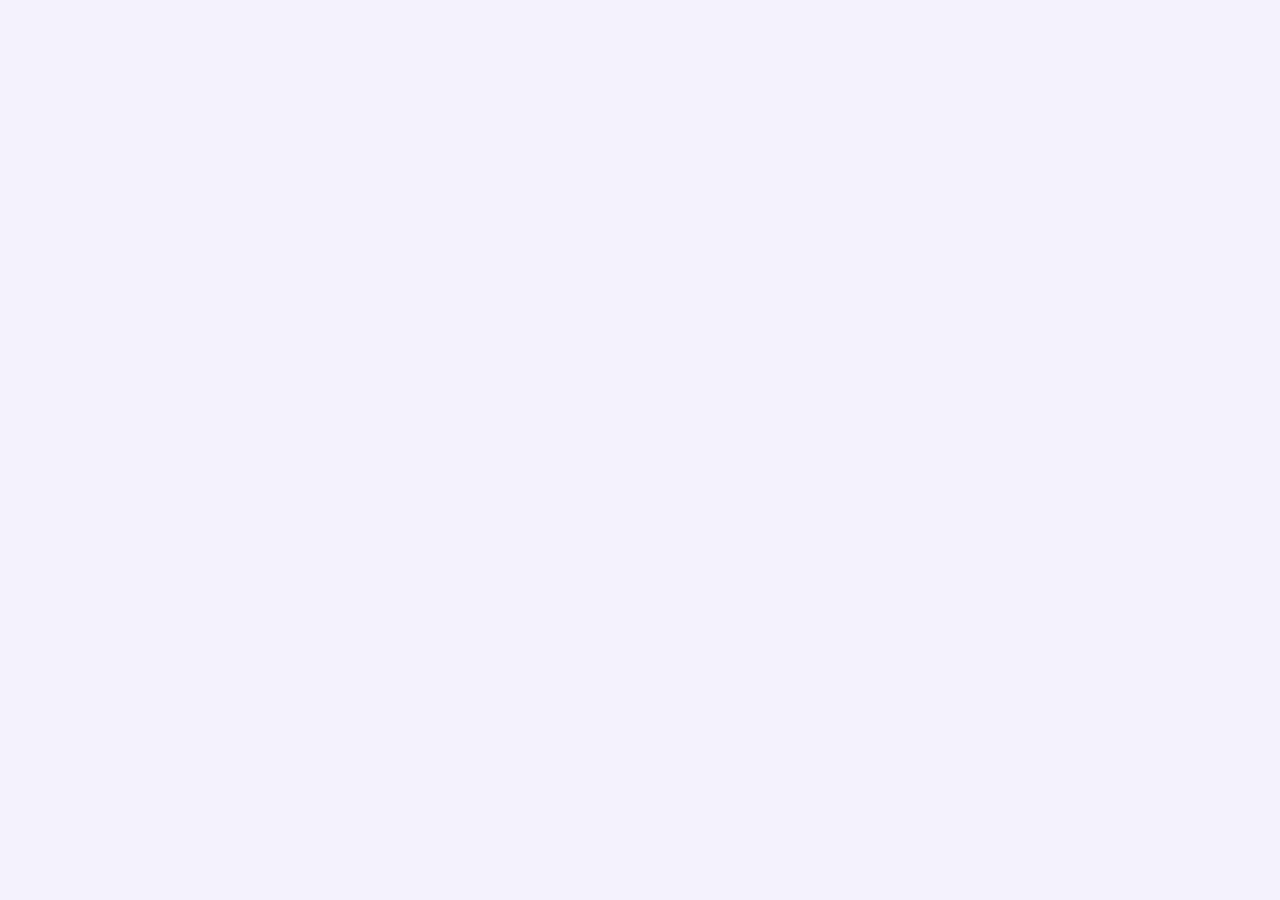
==== index.html @ 65254873 "Novakid referral page prototype (NPA-9307) — EN/TR/PL/IT with OG share cards" ====
<!DOCTYPE html>
<html lang="en">
<head>
<meta charset="UTF-8" />
<meta name="viewport" content="width=device-width, initial-scale=1.0" />
<title>Novakid — Invite friends, get free lessons</title>

<!-- Link unfurl / Open Graph — what a friend sees when the invite link is pasted
     into WhatsApp, Telegram, iMessage, email, etc. Mirrors the on-page preview.
     NOTE: these only take effect once served on the real page over public https
     with an absolute og:image URL — see SHARE-PREVIEW.md. -->
<meta property="og:type" content="website" />
<meta property="og:site_name" content="Novakid" />
<meta property="og:title" content="Learn English with Novakid — a welcome gift inside" />
<meta property="og:description" content="Live 1-on-1 lessons with expert teachers. Your child gets a welcome discount after their free trial." />
<meta property="og:image" content="https://diyoriko.github.io/novakid-referral-preview/assets/og-card.png" />
<meta property="og:image:width" content="1200" />
<meta property="og:image:height" content="630" />
<meta name="twitter:card" content="summary_large_image" />
<meta name="twitter:title" content="Learn English with Novakid — a welcome gift inside" />
<meta name="twitter:description" content="Live 1-on-1 lessons with expert teachers. Your child gets a welcome discount after their free trial." />
<meta name="twitter:image" content="https://diyoriko.github.io/novakid-referral-preview/assets/og-card.png" />

<link rel="stylesheet" href="colors_and_type.css" />
<link rel="stylesheet" href="referral.css" />
</head>
<body>
<div id="root"></div>

<!-- React vendored locally so this file opens by double-click, offline.
     The app is plain JS compiled from the .jsx sources by build.sh
     (no in-browser Babel → no file:// fetch problem). -->
<script src="vendor/react.production.min.js"></script>
<script src="vendor/react-dom.production.min.js"></script>

<script src="icons.js"></script>
<script src="data.js"></script>
<script src="shared.js"></script>
<script src="hero.js"></script>
<script src="sections.js"></script>
<script src="app.js"></script>
</body>
</html>
---- colors_and_type.css ----
/* ============================================================================
   Novakid Design System — Colors & Type
   Source of truth: reference/01-design-system.md + reference/novakid-tokens.css
   Reconciled with Figma 'Design System 🖌️ Landing Pages' (pQEYDZPSXAotX3NlssYmOI)

   Mobile-first. Mikado only. Two weights (400 / 700). Violet brand.
============================================================================ */

/* ---- Mikado web font (HVD-licensed; Novakid owns rights) -------------------- */
@font-face {
  font-family: "Mikado";
  font-style: normal;
  font-weight: 400;
  font-display: swap;
  src: url("fonts/Mikado-Web-Regular.woff2") format("woff2"),
       url("fonts/Mikado-Web-Regular.woff")  format("woff");
}
@font-face {
  font-family: "Mikado";
  font-style: normal;
  font-weight: 700;
  font-display: swap;
  src: url("fonts/Mikado-Web-Bold.woff2") format("woff2"),
       url("fonts/Mikado-Web-Bold.woff")  format("woff");
}

:root {
  /* ─────────────────────────────────────────────────────────────────────────
     1 · COLOR — primitives
     ───────────────────────────────────────────────────────────────────────── */

  /* Brand / violet family (logo deep + UI bright) */
  --nk-persian-indigo: #210A74; /* logo mark · hero deep headings · on-yellow text */
  --nk-daisy-bush:     #4221B8; /* hover/pressed · deep accent panel */
  --nk-violet:         #6D46FC; /* UI BRAND · primary CTA · brand accent */
  --nk-melrose:        #9593FF; /* decorative · illustrations */
  --nk-heliotrope:     #C76EF2; /* gradient stop · highlight */
  --nk-magnolia:       #F7F5FF; /* tinted brand surface · eyebrow chip */

  /* Neutrals — only 8 */
  --nk-white:          #FFFFFF;
  --nk-alabaster:      #FAFAFA;
  --nk-wild-sand:      #F4F4F4;
  --nk-mischka:        #E2E0E6;
  --nk-silver:         #C6C6C6;
  --nk-jumbo:          #706F73;
  --nk-outer-space:    #484848;
  --nk-black:          #2C2A33;

  /* Status / accents (NOT brand primaries) */
  --nk-green-snake:    #19AA20; /* success */
  --nk-green-apple:    #31C838;
  --nk-green-lime:     #79FD7F;
  --nk-green-white-ice:#E9FBF0;
  --nk-yellow-lemon:   #FFE60A; /* highlight underline · CTA accents */
  --nk-yellow-gin-fizz:#FFF8DF;
  --nk-red-persimmon:  #FF5956; /* danger — bg only, NEVER white text on it */
  --nk-red-chablis:    #FFF3F3;
  --nk-blue-periwinkle:#C5D2FF;
  --nk-blue-patterns:  #E1F3FE;

  /* ─────────────────────────────────────────────────────────────────────────
     2 · COLOR — semantic
     ───────────────────────────────────────────────────────────────────────── */

  /* Backgrounds */
  --nk-bg:               var(--nk-white);
  --nk-bg-muted:         var(--nk-alabaster);
  --nk-bg-subtle:        var(--nk-wild-sand);
  --nk-bg-brand:         var(--nk-violet);
  --nk-bg-brand-hover:   var(--nk-daisy-bush);
  --nk-bg-brand-deep:    var(--nk-persian-indigo);
  --nk-bg-brand-surface: var(--nk-magnolia);
  --nk-bg-positive:      var(--nk-green-snake);
  --nk-bg-positive-soft: var(--nk-green-white-ice);
  --nk-bg-danger:        var(--nk-red-persimmon);
  --nk-bg-danger-soft:   var(--nk-red-chablis);
  --nk-bg-warning:       var(--nk-yellow-lemon);
  --nk-bg-warning-soft:  var(--nk-yellow-gin-fizz);

  /* Text — fg layers */
  --nk-text:             var(--nk-black);       /* fg1 — primary text       */
  --nk-text-secondary:   var(--nk-outer-space); /* fg2 — secondary text     */
  --nk-text-muted:       var(--nk-jumbo);       /* fg3 — muted / captions   */
  --nk-text-on-brand:    var(--nk-white);       /* on violet/indigo/danger  */
  --nk-text-brand:       var(--nk-daisy-bush);  /* brand-tinted text        */
  --nk-text-brand-deep:  var(--nk-persian-indigo);
  --nk-text-positive:    var(--nk-green-snake);
  --nk-text-danger:      var(--nk-red-persimmon);

  /* Borders */
  --nk-border:        var(--nk-mischka);
  --nk-border-subtle: var(--nk-wild-sand);
  --nk-border-strong: var(--nk-silver);
  --nk-border-brand:  var(--nk-violet);

  /* ─────────────────────────────────────────────────────────────────────────
     3 · TYPE — primitives (Mikado scale from Landing DS Figma)
     ─────────────────────────────────────────────────────────────────────────
       Headings: 60 / 48 / 40 / 36 / 32 / 24 / 20 / 18 / 16
       Body:     24 / 20 / 18 / 16 / 14 / 12  (each Regular + Bold)
       Caption:  10
       Line-heights ≈ 128% (slightly tight for display feel)
       Weights:  400 regular OR 700 bold — NEVER 500/600
     ───────────────────────────────────────────────────────────────────────── */

  --nk-font-sans: "Mikado", system-ui, -apple-system, "Segoe UI", sans-serif;

  --nk-fw-regular: 400;
  --nk-fw-bold:    700;

  /* Heading sizes & line-heights — letterSpacing 0 across the whole scale */
  --nk-h-60-size: 60px; --nk-h-60-lh: 76.8px;
  --nk-h-48-size: 48px; --nk-h-48-lh: 61.4px;
  --nk-h-40-size: 40px; --nk-h-40-lh: 51.2px;
  --nk-h-36-size: 36px; --nk-h-36-lh: 46.1px;
  --nk-h-32-size: 32px; --nk-h-32-lh: 42.2px;
  --nk-h-24-size: 24px; --nk-h-24-lh: 31.7px;
  --nk-h-20-size: 20px; --nk-h-20-lh: 26.4px;
  --nk-h-18-size: 18px; --nk-h-18-lh: 23.8px;
  --nk-h-16-size: 16px; --nk-h-16-lh: 21.1px;

  /* Body sizes (140% line-height = 1.4×) */
  --nk-b-24-size: 24px; --nk-b-24-lh: 33.6px;
  --nk-b-20-size: 20px; --nk-b-20-lh: 28px;
  --nk-b-18-size: 18px; --nk-b-18-lh: 25.2px;
  --nk-b-16-size: 16px; --nk-b-16-lh: 22.4px;
  --nk-b-14-size: 14px; --nk-b-14-lh: 19.6px;
  --nk-b-12-size: 12px; --nk-b-12-lh: 16.8px;

  /* Caption — the only canonical caption style (Figma 'Caption' / 'Caption | LC') */
  --nk-c-10-size: 10px; --nk-c-10-lh: 15.5px; --nk-c-10-ls: 1px;

  /* Buttons reuse Body 16 | Bold — no separate "Button" type style in Figma. */

  /* ─────────────────────────────────────────────────────────────────────────
     4 · SPACING — strict 4-px scale (only these values)
     ───────────────────────────────────────────────────────────────────────── */
  --nk-space-1:  4px;
  --nk-space-2:  8px;
  --nk-space-3:  12px;
  --nk-space-4:  16px;
  --nk-space-6:  24px;
  --nk-space-8:  32px;
  --nk-space-12: 48px;
  --nk-space-16: 64px;
  --nk-space-24: 96px;
  --nk-space-40: 160px;

  /* Responsive section padding-y (mobile / tablet / desktop) */
  --nk-section-py-mobile:  48px;
  --nk-section-py-tablet:  64px;
  --nk-section-py-desktop: 96px;

  /* Card padding by breakpoint */
  --nk-card-p-mobile:  24px;
  --nk-card-p-tablet:  28px;
  --nk-card-p-desktop: 32px;

  /* ─────────────────────────────────────────────────────────────────────────
     5 · RADII
     ───────────────────────────────────────────────────────────────────────── */
  --nk-radius-1:    4px;
  --nk-radius-2:    8px;
  --nk-radius-3:    12px;
  --nk-radius-4:    16px;  /* Cards */
  --nk-radius-5:    20px;  /* Buttons (per Figma — NOT pill 9999) */
  --nk-radius-6:    24px;  /* Inputs · Header (mobile) */
  --nk-radius-7:    30px;  /* Header (desktop) */
  --nk-radius-8:    32px;  /* CTA panels */
  --nk-radius-full: 9999px; /* Pills · chips · eyebrow */

  /* ─────────────────────────────────────────────────────────────────────────
     6 · ELEVATION — ONE shadow recipe only
     ───────────────────────────────────────────────────────────────────────── */
  --nk-shadow-popup:  0 8px 36px rgba(0, 0, 0, 0.16);   /* floating cards / modals */
  --nk-shadow-header: 0 10px 10px rgba(0, 0, 0, 0.10);  /* header drop shadow      */

  /* ─────────────────────────────────────────────────────────────────────────
     7 · GRID — different per breakpoint (NOT 12 across)
     ───────────────────────────────────────────────────────────────────────── */
  --nk-grid-cols-mobile:    1;
  --nk-grid-cols-tablet:    8;
  --nk-grid-cols-desktop:   12;
  --nk-grid-gutter:         16px;
  --nk-grid-margin-mobile:  20px;
  --nk-grid-margin-tablet:  40px;
  --nk-grid-margin-desktop: 0px;

  --nk-container-narrow: 720px;
  --nk-container-l:      1200px;
  --nk-container-xl:     1440px;

  /* ─────────────────────────────────────────────────────────────────────────
     8 · MOTION
     ───────────────────────────────────────────────────────────────────────── */
  --nk-ease:     cubic-bezier(.4, 0, .2, 1);
  --nk-ease-out: cubic-bezier(0, 0, .2, 1);
  --nk-dur-fast: 120ms;
  --nk-dur-base: 180ms;
  --nk-dur-slow: 300ms;
}

/* ============================================================================
   Type utilities — mobile-first, scale up via @media
   ============================================================================ */

/* Headings — semantic alias (h1..h5 step down by breakpoint) */
.nk-h1 { font-family: var(--nk-font-sans); font-weight: 700; font-size: var(--nk-h-40-size); line-height: var(--nk-h-40-lh); color: var(--nk-text); }
.nk-h2 { font-family: var(--nk-font-sans); font-weight: 700; font-size: var(--nk-h-32-size); line-height: var(--nk-h-32-lh); color: var(--nk-text); }
.nk-h3 { font-family: var(--nk-font-sans); font-weight: 700; font-size: var(--nk-h-24-size); line-height: var(--nk-h-24-lh); color: var(--nk-text); }
.nk-h4 { font-family: var(--nk-font-sans); font-weight: 700; font-size: var(--nk-h-20-size); line-height: var(--nk-h-20-lh); color: var(--nk-text); }
.nk-h5 { font-family: var(--nk-font-sans); font-weight: 700; font-size: var(--nk-h-18-size); line-height: var(--nk-h-18-lh); color: var(--nk-text); }
.nk-subtitle { font-family: var(--nk-font-sans); font-weight: 700; font-size: var(--nk-h-16-size); line-height: var(--nk-h-16-lh); color: var(--nk-text); }

/* Body */
.nk-body-24 { font-family: var(--nk-font-sans); font-weight: 400; font-size: 24px; line-height: 33.6px; color: var(--nk-text); }
.nk-body-20 { font-family: var(--nk-font-sans); font-weight: 400; font-size: 20px; line-height: 28px;   color: var(--nk-text); }
.nk-body-18 { font-family: var(--nk-font-sans); font-weight: 400; font-size: 18px; line-height: 25.2px; color: var(--nk-text); }
.nk-body    { font-family: var(--nk-font-sans); font-weight: 400; font-size: 16px; line-height: 22.4px; color: var(--nk-text); }
.nk-small   { font-family: var(--nk-font-sans); font-weight: 400; font-size: 14px; line-height: 19.6px; color: var(--nk-text-muted); }
.nk-desc    { font-family: var(--nk-font-sans); font-weight: 400; font-size: 12px; line-height: 16.8px; color: var(--nk-text-muted); }

/* Caption 10 — the only canonical 10px text style.
   Base = natural case, muted colour, +1px tracking (footer fine print, badges).
   Add `.nk-caption--eyebrow` for above-section labels (uppercase + Daisy Bush). */
.nk-caption          { font-family: var(--nk-font-sans); font-weight: 400; font-size: 10px; line-height: 15.5px; letter-spacing: 1px; color: var(--nk-text-muted); }
.nk-caption--eyebrow { text-transform: uppercase; color: var(--nk-text-brand); }

/* Tablet step-up — letterSpacing stays 0 per Figma */
@media (min-width: 768px) {
  .nk-h1 { font-size: 48px; line-height: 61.4px; }
  .nk-h2 { font-size: 40px; line-height: 51.2px; }
  .nk-h3 { font-size: 32px; line-height: 42.2px; }
}
@media (min-width: 1024px) {
  .nk-h1 { font-size: 60px; line-height: 76.8px; }
  .nk-h2 { font-size: 48px; line-height: 61.4px; }
  .nk-h3 { font-size: 36px; line-height: 46.1px; }
}

/* ============================================================================
   Removed in the 2026-05 token revision:
   • Negative letter-spacing on H1/H2 — all headings letterSpacing 0
   • Separate "Button" type style — buttons reuse Body 16 | Bold
   • .nk-eyebrow chip + .nk-highlight underscore utilities — neither was a
     Figma component. Use .nk-caption (uppercase + 1px tracking) for eyebrows;
     style the hero highlight word inline (color only, no decoration).
   ============================================================================ */
---- referral.css ----
/* ============================================================================
   Novakid — Referral page (parent web app surface)
   App-specific styles layered on the Landing DS tokens.
============================================================================ */

:root {
  --pg-bg: #F4F2FC;            /* light lavender-grey page bg (brief) */
  --pg-card-radius: 20px;      /* ~20px app card radius (brief) */
  --pg-card-radius-lg: 28px;
  --pg-shadow: 0 4px 24px rgba(33, 10, 116, 0.06);
  --pg-shadow-hover: 0 10px 32px rgba(33, 10, 116, 0.10);
  --pg-wa-green: #25D366;      /* WhatsApp brand green (brief) */
  --pg-wa-green-deep: #1EBE5B;

  /* status palette */
  --pg-granted-fg: #0F8A2E;
  --pg-granted-bg: #E9FBF0;
  --pg-pending-fg: #B26A00;
  --pg-pending-bg: #FFF3DC;
  --pg-review-fg: #706F73;
  --pg-review-bg: #F0EEF6;

  /* accent (tweakable) */
  --accent: var(--nk-violet);
  --accent-deep: var(--nk-daisy-bush);
}

* { box-sizing: border-box; }
html, body { margin: 0; padding: 0; }
body {
  font-family: var(--nk-font-sans);
  background: var(--pg-bg);
  color: var(--nk-text);
  -webkit-font-smoothing: antialiased;
  text-rendering: optimizeLegibility;
}
button { font-family: inherit; }
a { color: inherit; }
img { display: block; }

/* ── layout shell ─────────────────────────────────────────────────────────── */
.pg-page { min-height: 100vh; }
.pg-wrap {
  max-width: 1120px;
  margin: 0 auto;
  padding: 0 24px;
}
@media (max-width: 600px) { .pg-wrap { padding: 0 16px; } }

.pg-main { padding: 28px 0 80px; display: flex; flex-direction: column; gap: 20px; }
@media (max-width: 600px) { .pg-main { padding: 16px 0 56px; gap: 16px; } }

/* ── slim top bar ─────────────────────────────────────────────────────────── */
.pg-topbar {
  position: sticky; top: 0; z-index: 40;
  background: rgba(255,255,255,0.86);
  backdrop-filter: saturate(140%) blur(8px);
  border-bottom: 1px solid var(--nk-mischka);
}
.pg-topbar__in {
  max-width: 1120px; margin: 0 auto; padding: 12px 24px;
  display: flex; align-items: center; justify-content: space-between; gap: 16px;
}
@media (max-width: 600px) { .pg-topbar__in { padding: 10px 16px; } }
.pg-brand { display: flex; align-items: center; gap: 12px; }
.pg-brand img { height: 26px; }
.pg-brand__divider { width: 1px; height: 22px; background: var(--nk-mischka); }
.pg-brand__crumb {
  font-size: 15px; font-weight: 700; color: var(--nk-persian-indigo);
}
@media (max-width: 560px) { .pg-brand__divider, .pg-brand__crumb { display: none; } }

.pg-account { display: flex; align-items: center; gap: 14px; }
.pg-account__bal {
  display: inline-flex; align-items: center; gap: 8px;
  background: var(--nk-magnolia); color: var(--nk-persian-indigo);
  border-radius: 9999px; padding: 7px 14px 7px 12px;
  font-size: 14px; font-weight: 700;
}
.pg-account__bal svg { width: 18px; height: 18px; }
@media (max-width: 560px) { .pg-account__bal span.lbl { display: none; } }
.pg-avatar {
  width: 36px; height: 36px; border-radius: 9999px;
  background: linear-gradient(150deg, var(--nk-melrose), var(--nk-violet));
  color: #fff; display: grid; place-items: center;
  font-weight: 700; font-size: 15px;
}

/* ── card base ────────────────────────────────────────────────────────────── */
.pg-card {
  background: #fff;
  border-radius: var(--pg-card-radius);
  box-shadow: var(--pg-shadow);
  border: 1px solid rgba(226,224,230,0.7);
  padding: 28px;
}
@media (max-width: 600px) { .pg-card { padding: 20px; border-radius: 18px; } }

.pg-card__head { margin-bottom: 22px; }
.pg-card__title {
  font-size: 24px; font-weight: 700; color: var(--nk-text); margin: 0;
  letter-spacing: 0;
}
.pg-card__sub { margin: 6px 0 0; font-size: 15px; color: var(--nk-text-muted); }
@media (max-width: 600px){ .pg-card__title { font-size: 21px; } }

.pg-eyebrow {
  display: inline-block; font-size: 10px; font-weight: 400; line-height: 15.5px;
  letter-spacing: 1px; text-transform: uppercase; color: var(--accent-deep);
  margin-bottom: 10px;
}

/* ── generic chip ─────────────────────────────────────────────────────────── */
.pg-chip {
  display: inline-flex; align-items: center; gap: 6px;
  padding: 5px 12px 5px 10px; border-radius: 9999px;
  font-size: 13px; font-weight: 700; line-height: 1; white-space: nowrap;
}
.pg-chip svg { width: 15px; height: 15px; }
.pg-chip--granted { background: var(--pg-granted-bg); color: var(--pg-granted-fg); }
.pg-chip--pending { background: var(--pg-pending-bg); color: var(--pg-pending-fg); }
.pg-chip--review  { background: var(--pg-review-bg);  color: var(--pg-review-fg); }
.pg-chip--funnel  { background: var(--nk-magnolia);   color: var(--nk-daisy-bush); }
.pg-chip--funnel.is-sub { background: #ECE6FF; color: var(--nk-persian-indigo); }

/* ── buttons (app variants on top of DS) ──────────────────────────────────── */
.pg-btn {
  display: inline-flex; align-items: center; justify-content: center; gap: 10px;
  border: 0; border-radius: 14px; cursor: pointer;
  font-family: var(--nk-font-sans); font-weight: 700; font-size: 16px; line-height: 1;
  padding: 14px 20px; min-height: 52px; white-space: nowrap; text-decoration: none;
  transition: background var(--nk-dur-base) var(--nk-ease),
              transform var(--nk-dur-fast) var(--nk-ease),
              box-shadow var(--nk-dur-base) var(--nk-ease), color var(--nk-dur-base) var(--nk-ease);
}
.pg-btn svg { width: 20px; height: 20px; }
.pg-btn:active { transform: translateY(1px); }
.pg-btn--wa { background: var(--pg-wa-green); color: #fff; box-shadow: 0 6px 18px rgba(37,211,102,0.30); }
.pg-btn--wa:hover { background: var(--pg-wa-green-deep); }
.pg-btn--accent { background: var(--accent); color: #fff; }
.pg-btn--accent:hover { background: var(--accent-deep); }
.pg-btn--ghost {
  background: #fff; color: var(--nk-persian-indigo);
  box-shadow: inset 0 0 0 1.5px var(--nk-mischka); min-height: 44px; padding: 11px 16px; font-size: 15px;
}
.pg-btn--ghost:hover { box-shadow: inset 0 0 0 1.5px var(--nk-violet); background: var(--nk-magnolia); }
.pg-btn--sm { min-height: 40px; padding: 9px 16px; font-size: 14px; border-radius: 12px; }
.pg-btn--block { width: 100%; }

/* ── secondary share row ──────────────────────────────────────────────────── */
.pg-share-row { display: flex; gap: 10px; flex-wrap: wrap; }
.pg-share-pill {
  flex: 1 1 0; min-width: 0;
  display: inline-flex; align-items: center; justify-content: center; gap: 8px;
  background: #fff; border: 1.5px solid var(--nk-mischka); border-radius: 12px;
  padding: 11px 12px; font-size: 14px; font-weight: 700; color: var(--nk-persian-indigo);
  cursor: pointer; text-decoration: none;
  transition: border-color var(--nk-dur-base) var(--nk-ease), background var(--nk-dur-base) var(--nk-ease);
}
.pg-share-pill svg { width: 18px; height: 18px; }
.pg-share-pill:hover { border-color: var(--nk-violet); background: var(--nk-magnolia); }

/* ── link field ───────────────────────────────────────────────────────────── */
.pg-linkfield {
  display: flex; align-items: center; gap: 8px;
  background: #fff; border: 1.5px solid var(--nk-mischka); border-radius: 14px;
  padding: 6px 6px 6px 14px;
}
.pg-linkfield input {
  flex: 1; min-width: 0; border: 0; outline: none; background: transparent;
  font-family: var(--nk-font-sans); font-size: 15px; color: var(--nk-text); font-weight: 700;
  text-overflow: ellipsis;
}
.pg-linkfield__copy {
  display: inline-flex; align-items: center; gap: 7px;
  background: var(--accent); color: #fff; border: 0; border-radius: 10px;
  padding: 10px 16px; font-weight: 700; font-size: 14px; cursor: pointer;
  transition: background var(--nk-dur-base) var(--nk-ease), transform var(--nk-dur-fast);
}
.pg-linkfield__copy svg { width: 16px; height: 16px; }
.pg-linkfield__copy:hover { background: var(--accent-deep); }
.pg-linkfield__copy:active { transform: translateY(1px); }
.pg-linkfield__copy.is-done { background: var(--pg-granted-fg); }

/* ── tip line ─────────────────────────────────────────────────────────────── */
.pg-tip {
  display: flex; align-items: flex-start; gap: 8px;
  font-size: 13px; line-height: 1.45; color: var(--nk-text-muted);
}
.pg-tip svg { width: 16px; height: 16px; flex: none; margin-top: 1px; color: var(--accent); }

/* ============================================================================
   HERO
============================================================================ */
.pg-hero {
  background: var(--nk-violet);
  background: linear-gradient(135deg, #6D46FC 0%, #5A37E8 60%, #4221B8 100%);
  border-radius: var(--pg-card-radius-lg);
  padding: 40px;
  display: grid; grid-template-columns: 1.05fr 0.95fr; gap: 40px; align-items: center;
  position: relative; overflow: hidden;
  box-shadow: 0 18px 48px rgba(66,33,184,0.28);
}
.pg-hero__deco { position: absolute; inset: 0; pointer-events: none; opacity: 0.6; }
.pg-hero__l { position: relative; z-index: 1; color: #fff; }
.pg-hero__eyebrow {
  display: inline-flex; align-items: center; gap: 8px;
  font-size: 11px; font-weight: 700; letter-spacing: 1px; text-transform: uppercase;
  color: #fff; background: rgba(255,255,255,0.16); padding: 6px 12px; border-radius: 9999px;
  margin-bottom: 18px;
}
.pg-hero__eyebrow svg { width: 14px; height: 14px; }
.pg-hero h1 {
  margin: 0 0 16px; font-weight: 700; letter-spacing: 0;
  font-size: 44px; line-height: 1.08; color: #fff;
}
.pg-hero h1 .hl { color: #FFE60A; }
.pg-hero__sub { margin: 0; font-size: 17px; line-height: 1.5; color: rgba(255,255,255,0.9); max-width: 30em; }
.pg-hero__r { position: relative; z-index: 1; }

.pg-share-card {
  background: #fff; border-radius: 20px; padding: 24px;
  box-shadow: 0 18px 40px rgba(33,10,116,0.22);
}
.pg-share-card__label {
  display: flex; align-items: center; justify-content: space-between;
  font-size: 13px; font-weight: 700; color: var(--nk-text-muted); margin-bottom: 10px;
}
.pg-share-card__label .free {
  color: var(--pg-granted-fg); background: var(--pg-granted-bg);
  padding: 3px 9px; border-radius: 9999px; font-size: 12px;
}
.pg-share-divider {
  display: flex; align-items: center; gap: 12px; margin: 16px 0;
  font-size: 12px; font-weight: 700; color: var(--nk-silver); text-transform: uppercase; letter-spacing: 1px;
}
.pg-share-divider::before, .pg-share-divider::after {
  content: ""; flex: 1; height: 1px; background: var(--nk-mischka);
}

@media (max-width: 920px) {
  .pg-hero { grid-template-columns: 1fr; gap: 28px; padding: 32px; }
  .pg-hero h1 { font-size: 36px; }
}
@media (max-width: 600px) {
  .pg-hero { padding: 24px; border-radius: 22px; }
  .pg-hero h1 { font-size: 30px; }
  .pg-hero__sub { font-size: 15px; }
  .pg-share-card { padding: 20px; }
}

/* ============================================================================
   PROGRESS  (KPI tiles + stepper)
============================================================================ */
.pg-kpis { display: grid; grid-template-columns: repeat(4, 1fr); gap: 14px; }
.pg-kpi {
  background: var(--nk-magnolia); border-radius: 16px; padding: 20px;
  display: flex; flex-direction: column; gap: 4px;
}
.pg-kpi__num { font-size: 34px; font-weight: 700; color: var(--nk-persian-indigo); line-height: 1; letter-spacing: 0; }
.pg-kpi__num small { font-size: 18px; }
.pg-kpi__lbl { font-size: 14px; color: var(--nk-text-secondary); font-weight: 400; }
.pg-kpi--reward { background: linear-gradient(150deg, #F0ECFF, #E4DBFF); }
.pg-kpi--reward .pg-kpi__num { color: var(--nk-violet); }
@media (max-width: 760px) { .pg-kpis { grid-template-columns: repeat(2, 1fr); } }
@media (max-width: 380px) { .pg-kpis { grid-template-columns: 1fr 1fr; gap: 10px; } .pg-kpi { padding: 16px; } }

.pg-stepper {
  margin-top: 24px; padding-top: 24px; border-top: 1px solid var(--nk-mischka);
  display: flex; align-items: flex-start; gap: 0;
}
.pg-step { display: flex; flex-direction: column; align-items: center; gap: 8px; flex: none; }
.pg-step__dot {
  width: 46px; height: 46px; border-radius: 9999px; display: grid; place-items: center;
  font-weight: 700; font-size: 18px; background: var(--nk-magnolia); color: var(--nk-daisy-bush);
}
.pg-step.is-on .pg-step__dot { background: var(--accent); color: #fff; }
.pg-step.is-final .pg-step__dot { background: #FFE60A; color: var(--nk-persian-indigo); }
.pg-step__lbl { font-size: 13px; color: var(--nk-text-secondary); font-weight: 700; text-align: center; }
.pg-step__lbl small { display: block; font-weight: 400; color: var(--nk-text-muted); }
.pg-step-bar { flex: 1; height: 3px; border-radius: 3px; background: var(--nk-mischka); margin: 22px 6px 0; }
.pg-step-bar.is-on { background: var(--accent); }
.pg-note {
  display: flex; align-items: flex-start; gap: 8px; margin-top: 18px;
  font-size: 12.5px; line-height: 1.5; color: var(--nk-text-muted);
  background: var(--nk-alabaster); border-radius: 12px; padding: 12px 14px;
}
.pg-note svg { width: 16px; height: 16px; flex: none; margin-top: 1px; color: var(--nk-silver); }
@media (max-width: 700px) {
  .pg-stepper { overflow-x: auto; padding-bottom: 6px; }
  .pg-step__dot { width: 40px; height: 40px; font-size: 16px; }
  .pg-step__lbl { font-size: 12px; }
}

/* ============================================================================
   HOW IT WORKS
============================================================================ */
.pg-how { display: grid; grid-template-columns: repeat(3, 1fr); gap: 20px; }
.pg-how__step { position: relative; }
.pg-how__chip {
  width: 56px; height: 56px; border-radius: 16px; background: var(--nk-magnolia);
  display: grid; place-items: center; margin-bottom: 16px; position: relative;
}
.pg-how__chip img { width: 32px; height: 32px; }
.pg-how__n {
  position: absolute; top: -8px; right: -8px; width: 24px; height: 24px; border-radius: 9999px;
  background: var(--accent); color: #fff; font-size: 13px; font-weight: 700; display: grid; place-items: center;
}
.pg-how__step h4 { margin: 0 0 6px; font-size: 18px; font-weight: 700; color: var(--nk-text); }
.pg-how__step p { margin: 0; font-size: 15px; line-height: 1.5; color: var(--nk-text-secondary); }
.pg-how__step p b { color: var(--nk-persian-indigo); }
@media (max-width: 760px) { .pg-how { grid-template-columns: 1fr; gap: 24px; } }

/* ============================================================================
   INVITED FRIENDS
============================================================================ */
.pg-friend-row {
  display: flex; align-items: center; gap: 16px; padding: 16px 0;
  border-bottom: 1px solid var(--nk-wild-sand);
}
.pg-friend-row:last-child { border-bottom: 0; }
.pg-friend-av {
  width: 46px; height: 46px; border-radius: 9999px; flex: none; position: relative;
  display: grid; place-items: center; font-weight: 700; font-size: 17px;
  background: var(--nk-magnolia); color: var(--accent-deep);
}
.pg-friend-av__n {
  position: absolute; bottom: -3px; right: -3px; min-width: 18px; height: 18px; padding: 0 4px;
  border-radius: 9999px; background: var(--accent); color: #fff; font-size: 11px; font-weight: 700;
  display: grid; place-items: center; border: 2px solid #fff;
}
.pg-friend-meta { flex: 1; min-width: 0; }
.pg-friend-name { font-size: 16px; font-weight: 700; color: var(--nk-text); }
.pg-friend-date { font-size: 13px; color: var(--nk-text-muted); margin-top: 2px; }
.pg-friend-chips { display: flex; gap: 8px; align-items: center; flex: none; flex-wrap: wrap; justify-content: flex-end; }
@media (max-width: 620px) {
  .pg-friend-row { flex-wrap: wrap; align-items: flex-start; }
  .pg-friend-chips { width: 100%; justify-content: flex-start; padding-left: 62px; }
}

/* card variant */
.pg-friend-grid { display: grid; grid-template-columns: repeat(2, 1fr); gap: 14px; }
.pg-friend-card {
  border: 1px solid var(--nk-mischka); border-radius: 16px; padding: 18px;
  display: flex; flex-direction: column; gap: 12px; background: #fff;
  transition: box-shadow var(--nk-dur-base) var(--nk-ease), transform var(--nk-dur-base) var(--nk-ease);
}
.pg-friend-card:hover { box-shadow: var(--pg-shadow); transform: translateY(-2px); }
.pg-friend-card__top { display: flex; align-items: center; gap: 12px; }
.pg-friend-card__chips { display: flex; gap: 8px; flex-wrap: wrap; }
@media (max-width: 620px) { .pg-friend-grid { grid-template-columns: 1fr; } }

.pg-showall {
  display: inline-flex; align-items: center; gap: 6px; margin-top: 18px;
  background: none; border: 0; cursor: pointer; padding: 6px 0;
  font-size: 15px; font-weight: 700; color: var(--accent-deep);
}
.pg-showall svg { width: 16px; height: 16px; transition: transform var(--nk-dur-base); }
.pg-showall.is-open svg { transform: rotate(180deg); }
.pg-showall:hover { color: var(--nk-violet); }

/* ============================================================================
   REWARDS
============================================================================ */
.pg-reward-summary {
  display: flex; align-items: center; gap: 14px; flex-wrap: wrap;
  background: linear-gradient(135deg, #2E1696, #6D46FC); color: #fff;
  border-radius: 16px; padding: 18px 22px; margin-bottom: 20px;
}
.pg-reward-summary__ic {
  width: 44px; height: 44px; border-radius: 12px; background: rgba(255,255,255,0.16);
  display: grid; place-items: center; flex: none;
}
.pg-reward-summary__ic img { width: 28px; height: 28px; }
.pg-reward-summary__t { font-size: 13px; opacity: 0.85; font-weight: 700; letter-spacing: 0.3px; text-transform: uppercase; }
.pg-reward-summary__v { font-size: 22px; font-weight: 700; line-height: 1.2; }
.pg-reward-summary__v .lemon { color: #FFE60A; }

.pg-ledger-row {
  display: flex; align-items: center; gap: 14px; padding: 14px 0;
  border-bottom: 1px solid var(--nk-wild-sand);
}
.pg-ledger-row:last-child { border-bottom: 0; }
.pg-ledger-ic { width: 40px; height: 40px; border-radius: 10px; flex: none; display: grid; place-items: center; }
.pg-ledger-ic svg { width: 22px; height: 22px; }
.pg-ledger-ic--granted { background: var(--pg-granted-bg); color: var(--pg-granted-fg); }
.pg-ledger-ic--review  { background: var(--pg-review-bg);  color: var(--pg-review-fg); }
.pg-ledger-meta { flex: 1; min-width: 0; }
.pg-ledger-amt { font-size: 16px; font-weight: 700; color: var(--nk-text); }
.pg-ledger-sub { font-size: 13px; color: var(--nk-text-muted); margin-top: 2px; }
.pg-ledger-row .pg-chip { flex: none; }

/* ============================================================================
   BANNERS
============================================================================ */
.pg-banner-friend {
  display: flex; align-items: center; gap: 18px;
  background: var(--nk-yellow-gin-fizz); border: 1px solid #F3E6B0;
  border-radius: 18px; padding: 20px 24px;
}
.pg-banner-friend__ic { width: 48px; height: 48px; flex: none; display: grid; place-items: center; }
.pg-banner-friend__ic img { width: 40px; height: 40px; }
.pg-banner-friend h4 { margin: 0 0 4px; font-size: 17px; font-weight: 700; color: var(--nk-persian-indigo); }
.pg-banner-friend p { margin: 0; font-size: 14.5px; line-height: 1.5; color: #7A6A2B; }

.pg-promo {
  display: flex; align-items: center; gap: 18px;
  background: #ECE7FF; border: 1px solid #D9CFFF;
  border-radius: 18px; padding: 16px 22px;
}
.pg-promo__ic { width: 52px; height: 52px; flex: none; display: grid; place-items: center; background: #fff; border-radius: 14px; }
.pg-promo__ic img { width: 34px; height: 34px; }
.pg-promo__body { flex: 1; min-width: 0; }
.pg-promo__title { display: flex; align-items: center; gap: 10px; flex-wrap: wrap; }
.pg-promo__title h4 { margin: 0; font-size: 16px; font-weight: 700; color: var(--nk-persian-indigo); }
.pg-promo__badge {
  font-size: 11px; font-weight: 700; letter-spacing: 0.5px; text-transform: uppercase;
  background: var(--nk-persian-indigo); color: #fff; padding: 3px 9px; border-radius: 9999px;
}
.pg-promo__sub { margin: 4px 0 0; font-size: 13.5px; color: var(--nk-daisy-bush); }
.pg-promo__link {
  flex: none; font-size: 14px; font-weight: 700; color: var(--nk-daisy-bush);
  text-decoration: none; display: inline-flex; align-items: center; gap: 5px; white-space: nowrap;
}
.pg-promo__link svg { width: 15px; height: 15px; }
.pg-promo__link:hover { color: var(--nk-violet); }
@media (max-width: 600px) {
  .pg-banner-friend, .pg-promo { flex-wrap: wrap; }
  .pg-promo__link { width: 100%; }
}

/* ============================================================================
   FAQ
============================================================================ */
.pg-faq-item { border-bottom: 1px solid var(--nk-wild-sand); }
.pg-faq-item:last-child { border-bottom: 0; }
.pg-faq-q {
  width: 100%; background: none; border: 0; cursor: pointer; text-align: left;
  display: flex; align-items: center; justify-content: space-between; gap: 16px;
  padding: 18px 0; font-family: var(--nk-font-sans); font-size: 17px; font-weight: 700; color: var(--nk-text);
}
.pg-faq-q__ic {
  width: 26px; height: 26px; flex: none; border-radius: 9999px; background: var(--nk-magnolia);
  display: grid; place-items: center; color: var(--accent-deep); transition: transform var(--nk-dur-base) var(--nk-ease), background var(--nk-dur-base);
}
.pg-faq-q__ic svg { width: 16px; height: 16px; }
.pg-faq-item.is-open .pg-faq-q__ic { transform: rotate(180deg); background: var(--accent); color: #fff; }
.pg-faq-a { overflow: hidden; max-height: 0; transition: max-height var(--nk-dur-slow) var(--nk-ease); }
.pg-faq-a__in { padding: 0 40px 20px 0; font-size: 15px; line-height: 1.6; color: var(--nk-text-secondary); }
.pg-faq-a__in b { color: var(--nk-persian-indigo); }

/* ── toast ────────────────────────────────────────────────────────────────── */
.pg-toast-wrap {
  position: fixed; left: 50%; bottom: 28px; transform: translateX(-50%);
  z-index: 200; display: flex; flex-direction: column; gap: 10px; align-items: center;
  pointer-events: none;
}
.pg-toast {
  display: inline-flex; align-items: center; gap: 10px;
  background: var(--nk-persian-indigo); color: #fff;
  padding: 13px 20px; border-radius: 14px; box-shadow: var(--nk-shadow-popup);
  font-size: 15px; font-weight: 700;
  animation: pg-toast-in 0.28s var(--nk-ease) both;
}
.pg-toast svg { width: 18px; height: 18px; color: var(--nk-green-lime); }
@keyframes pg-toast-in { from { opacity: 0; transform: translateY(12px); } to { opacity: 1; transform: translateY(0); } }

/* ============================================================================
   MESSAGE PREVIEW  ("what your friend receives" — bubble + link unfurl card)
============================================================================ */
.pg-preview-toggle {
  display: inline-flex; align-items: center; gap: 6px; margin-top: 14px;
  background: none; border: 0; cursor: pointer; padding: 4px 0;
  font-family: var(--nk-font-sans); font-size: 13px; font-weight: 700; color: var(--accent-deep);
}
.pg-preview-toggle svg { width: 16px; height: 16px; transition: transform var(--nk-dur-base) var(--nk-ease); }
.pg-preview-toggle.is-open svg { transform: rotate(180deg); }
.pg-preview-toggle:hover { color: var(--nk-violet); }

.pg-msg-preview {
  margin-top: 12px; border-radius: 14px; padding: 14px;
  background: var(--nk-magnolia); border: 1px solid var(--nk-mischka);
  animation: pg-preview-in var(--nk-dur-slow) var(--nk-ease) both;
}
@keyframes pg-preview-in { from { opacity: 0; transform: translateY(-4px); } to { opacity: 1; transform: translateY(0); } }
.pg-msg-preview__head {
  display: flex; align-items: center; gap: 7px; margin-bottom: 10px;
  font-size: 11px; font-weight: 700; letter-spacing: 0.5px; text-transform: uppercase; color: var(--nk-text-muted);
}
.pg-msg-preview__head svg { width: 15px; height: 15px; }

/* chat backdrop + outgoing bubble */
.pg-chat { display: flex; justify-content: flex-end; }
.pg-bubble {
  position: relative; max-width: 100%; width: 100%;
  background: #fff; border-radius: 14px 14px 4px 14px;
  box-shadow: 0 1px 2px rgba(33,10,116,0.10); padding: 8px 8px 6px;
}
.pg-bubble__text {
  margin: 8px 4px 2px; font-size: 13.5px; line-height: 1.45; color: var(--nk-text);
}
.pg-bubble__link { display: block; margin: 0 4px; font-size: 12.5px; color: var(--nk-violet); word-break: break-all; }
.pg-bubble__time {
  display: flex; align-items: center; justify-content: flex-end; gap: 3px;
  margin: 2px 4px 0; font-size: 10.5px; color: var(--nk-text-muted);
}
.pg-bubble__time svg { width: 13px; height: 13px; color: #34B7F1; }

/* link unfurl card (the OG preview the recipient sees) */
.pg-unfurl {
  display: block; text-decoration: none; overflow: hidden;
  border-radius: 10px; background: var(--nk-alabaster);
  border-left: 3px solid var(--nk-violet);
}
.pg-unfurl__img { width: 100%; aspect-ratio: 1200 / 630; background: var(--nk-magnolia); overflow: hidden; }
.pg-unfurl__img img { width: 100%; height: 100%; object-fit: cover; }
.pg-unfurl__meta { padding: 8px 10px 10px; }
.pg-unfurl__title { font-size: 13px; font-weight: 700; color: var(--nk-text); line-height: 1.3; }
.pg-unfurl__desc {
  font-size: 12px; line-height: 1.4; color: var(--nk-text-secondary); margin-top: 3px;
  display: -webkit-box; -webkit-line-clamp: 2; -webkit-box-orient: vertical; overflow: hidden;
}
.pg-unfurl__domain { font-size: 11px; color: var(--nk-text-muted); margin-top: 5px; text-transform: lowercase; }

/* entrance — base state is always visible (never relies on the animation clock
   to reveal content). A subtle transform-only rise runs when motion is allowed;
   if the timeline is frozen it simply holds a harmless 8px offset. */
@media (prefers-reduced-motion: no-preference) {
  .pg-rise { animation: pg-rise 0.5s var(--nk-ease) both; }
  @keyframes pg-rise { from { transform: translateY(8px); } to { transform: translateY(0); } }
}
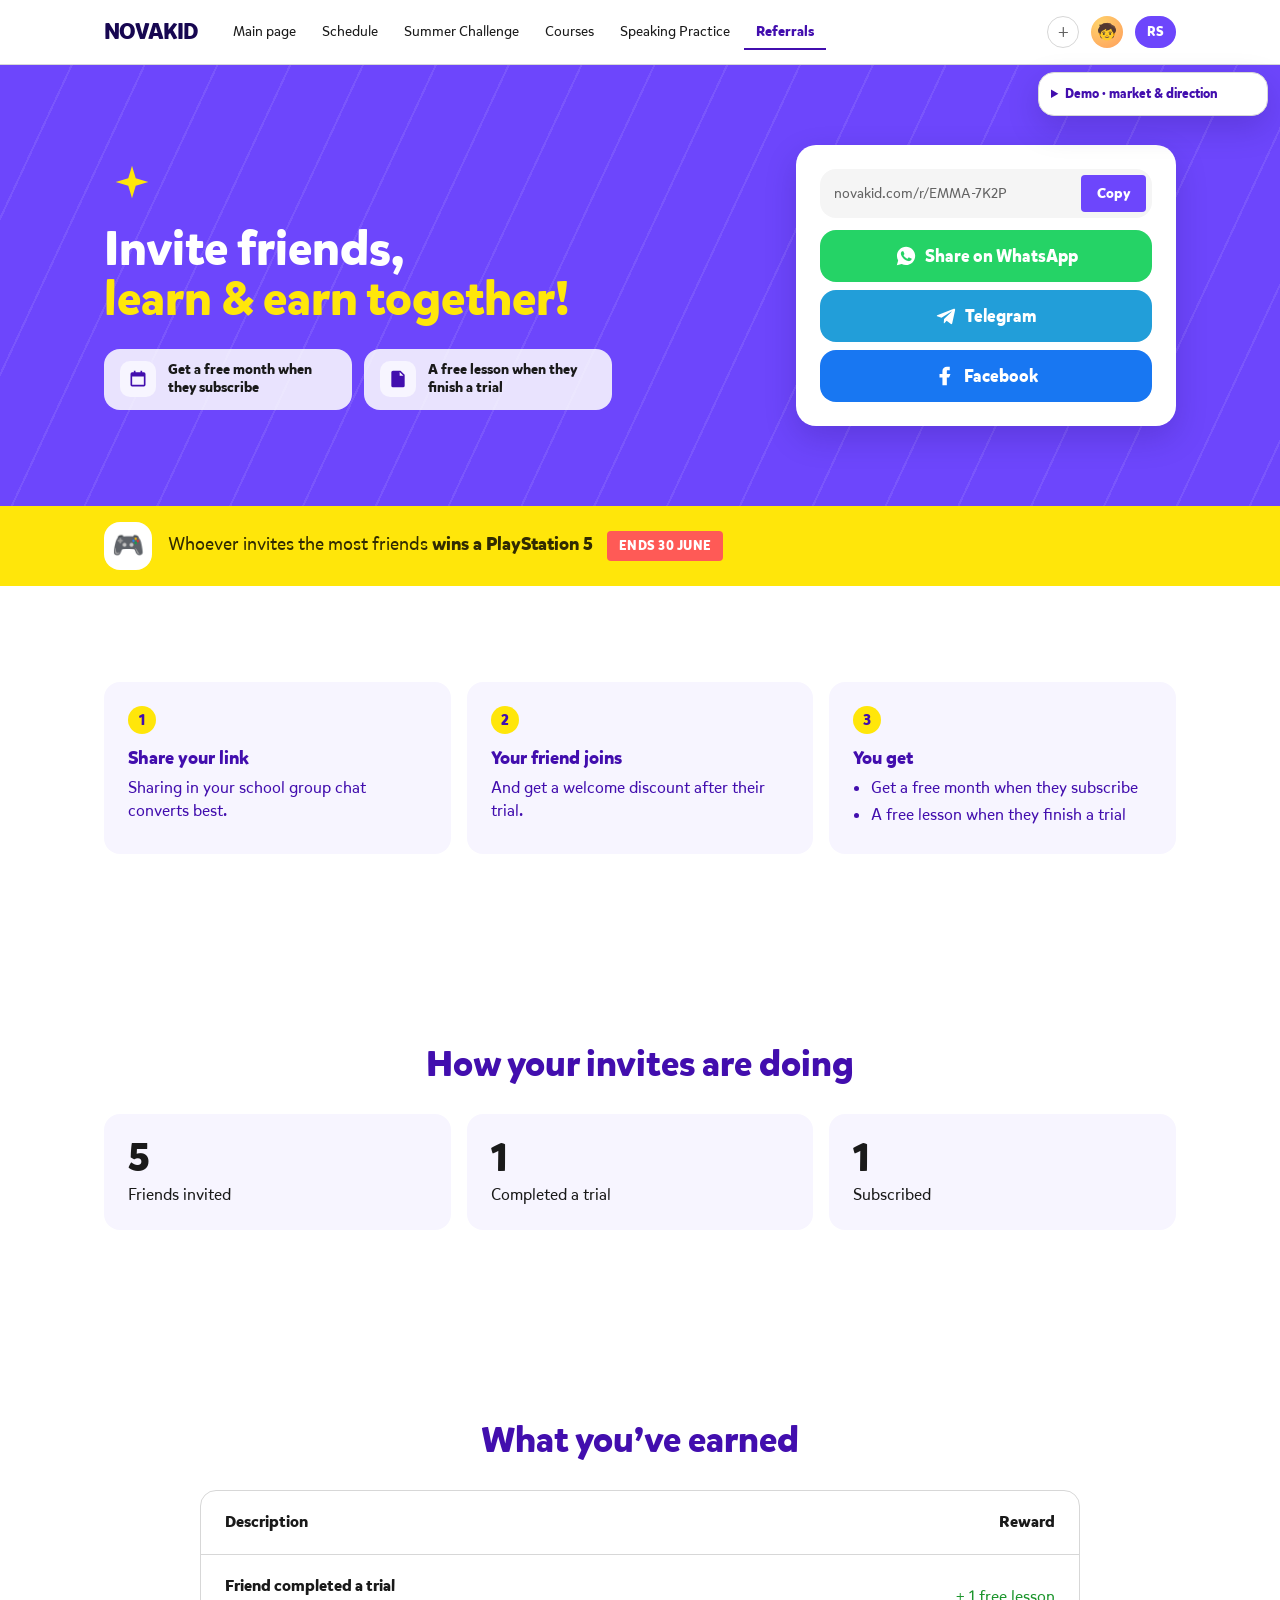
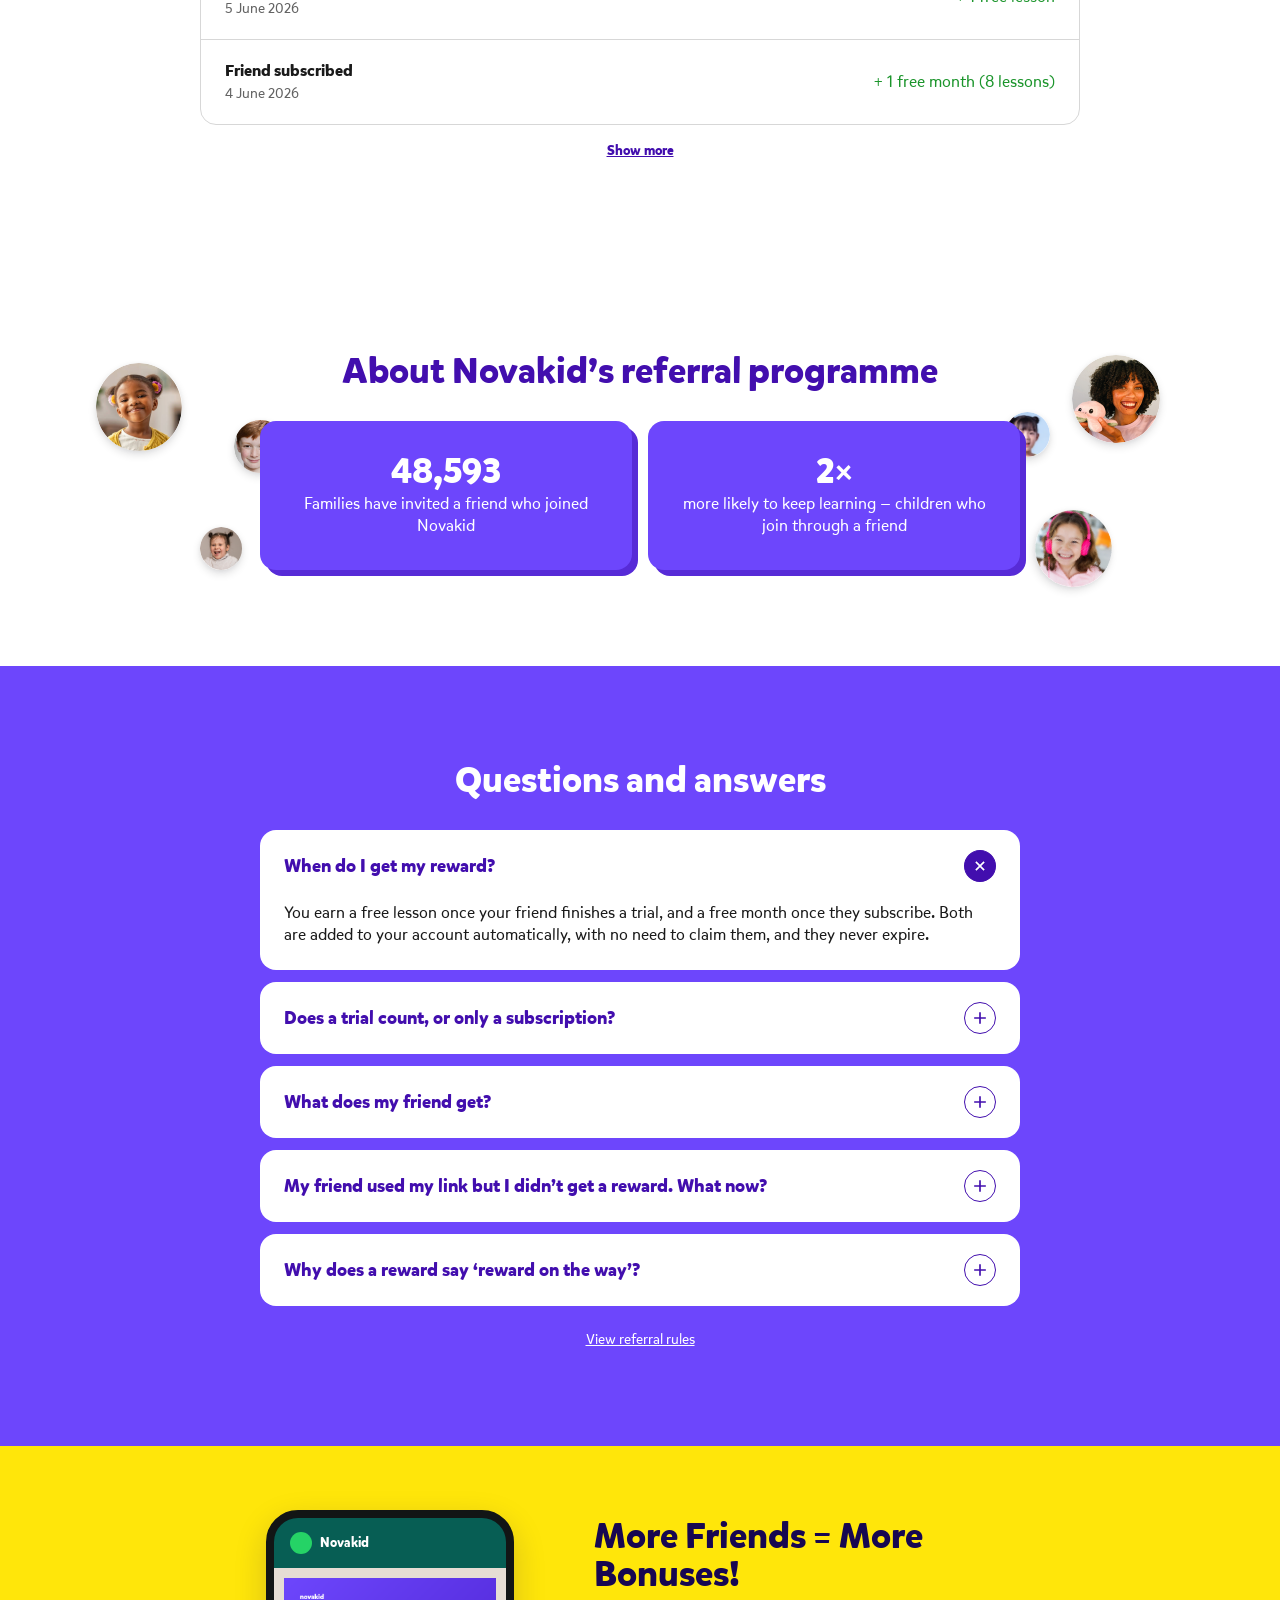
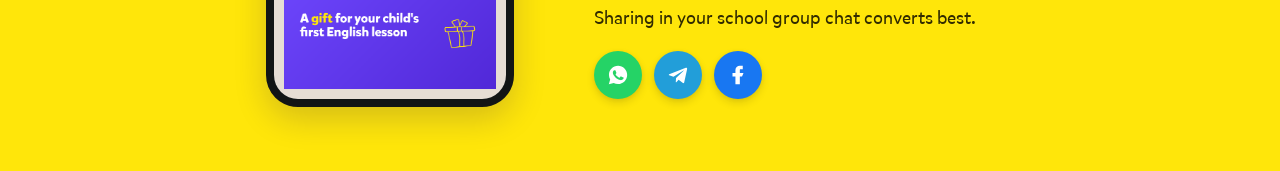
==== commit cfa308b5: "Referral prototype v3 — final design on DS tokens; OG unfurl on share" ====
--- a/index.html
+++ b/index.html
@@ -1,43 +1,185 @@
-<!DOCTYPE html>
-<html lang="en">
+<!doctype html>
+<html lang="en" dir="ltr">
 <head>
-<meta charset="UTF-8" />
-<meta name="viewport" content="width=device-width, initial-scale=1.0" />
-<title>Novakid — Invite friends, get free lessons</title>
-
-<!-- Link unfurl / Open Graph — what a friend sees when the invite link is pasted
-     into WhatsApp, Telegram, iMessage, email, etc. Mirrors the on-page preview.
-     NOTE: these only take effect once served on the real page over public https
-     with an absolute og:image URL — see SHARE-PREVIEW.md. -->
-<meta property="og:type" content="website" />
-<meta property="og:site_name" content="Novakid" />
-<meta property="og:title" content="Learn English with Novakid — a welcome gift inside" />
-<meta property="og:description" content="Live 1-on-1 lessons with expert teachers. Your child gets a welcome discount after their free trial." />
-<meta property="og:image" content="https://diyoriko.github.io/novakid-referral-preview/assets/og-card.png" />
-<meta property="og:image:width" content="1200" />
-<meta property="og:image:height" content="630" />
-<meta name="twitter:card" content="summary_large_image" />
-<meta name="twitter:title" content="Learn English with Novakid — a welcome gift inside" />
-<meta name="twitter:description" content="Live 1-on-1 lessons with expert teachers. Your child gets a welcome discount after their free trial." />
-<meta name="twitter:image" content="https://diyoriko.github.io/novakid-referral-preview/assets/og-card.png" />
-
-<link rel="stylesheet" href="colors_and_type.css" />
-<link rel="stylesheet" href="referral.css" />
+<meta charset="utf-8">
+<meta name="viewport" content="width=device-width, initial-scale=1">
+<title>Get free lessons — Novakid referral</title>
+<meta name="description" content="Invite friends, learn & earn together. A free lesson when a friend finishes a trial, a free month when they subscribe — and a welcome gift for them.">
+<meta property="og:title" content="Learn English with Novakid — a welcome gift inside">
+<meta property="og:description" content="Live 1-on-1 lessons your child looks forward to. Your child gets a welcome discount on their first lesson.">
+<meta property="og:image" content="https://diyoriko.github.io/novakid-referral-preview/assets/og-card.png">
+<meta property="og:image:width" content="1200">
+<meta property="og:image:height" content="630">
+<meta property="og:type" content="website">
+<meta property="og:url" content="https://diyoriko.github.io/novakid-referral-preview/">
+<meta name="twitter:card" content="summary_large_image">
+<link rel="preload" href="fonts/Mikado-Web-Bold.woff2" as="font" type="font/woff2" crossorigin>
+<link rel="stylesheet" href="nk-tokens.css">
+<link rel="stylesheet" href="referral.css">
+<script>window.__SHARE_URL__ = "https://diyoriko.github.io/novakid-referral-preview/";</script>
 </head>
 <body>
-<div id="root"></div>
 
-<!-- React vendored locally so this file opens by double-click, offline.
-     The app is plain JS compiled from the .jsx sources by build.sh
-     (no in-browser Babel → no file:// fetch problem). -->
-<script src="vendor/react.production.min.js"></script>
-<script src="vendor/react-dom.production.min.js"></script>
+<!-- Demo toolbar: switch the market (drives the share buttons) + RTL. Prototype-only. -->
+<details class="demo">
+  <summary>Demo · market &amp; direction</summary>
+  <label for="market">Market (share-button set)</label>
+  <select id="market" aria-label="Market"></select>
+  <div class="demo__row">
+    <input type="checkbox" id="rtl"><label for="rtl" style="margin:0">RTL (Hebrew/Arabic)</label>
+  </div>
+  <p class="demo__note">Channels are penetration-based — share-channel isn’t instrumented in our data.</p>
+</details>
 
-<script src="icons.js"></script>
-<script src="data.js"></script>
-<script src="shared.js"></script>
-<script src="hero.js"></script>
-<script src="sections.js"></script>
+<!-- Nav -->
+<header class="nav">
+  <div class="wrap nav__in">
+    <span class="nav__logo">novakid</span>
+    <nav class="nav__tabs" aria-label="Primary">
+      <a class="nav__tab" href="#">Main page</a>
+      <a class="nav__tab" href="#">Schedule</a>
+      <a class="nav__tab" href="#">Summer Challenge</a>
+      <a class="nav__tab" href="#">Courses</a>
+      <a class="nav__tab" href="#">Speaking Practice</a>
+      <a class="nav__tab nav__tab--active" href="#" aria-current="page">Referrals</a>
+    </nav>
+    <div class="nav__right">
+      <button class="nav__plus" aria-label="Add">+</button>
+      <span class="nav__avatar" aria-hidden="true">🧒</span>
+      <span class="nav__acct" aria-label="Your account">RS</span>
+    </div>
+  </div>
+</header>
+
+<main>
+<!-- Hero -->
+<section class="hero">
+  <div class="hero__deco" aria-hidden="true"></div>
+  <div class="wrap hero__in">
+    <div class="hero__copy">
+      <svg class="hero__spark" viewBox="0 0 24 24" aria-hidden="true"><path d="M12 2l1.6 5.4L19 9l-5.4 1.6L12 16l-1.6-5.4L5 9l5.4-1.6z" fill="currentColor"/></svg>
+      <h1>Invite friends,<br><span class="hl">learn &amp; earn together!</span></h1>
+      <div class="hero__chips">
+        <div class="hero__chip">
+          <span class="hero__chip-ic" aria-hidden="true"><svg viewBox="0 0 24 24" width="20" height="20"><path d="M7 2v2H5a2 2 0 0 0-2 2v13a2 2 0 0 0 2 2h14a2 2 0 0 0 2-2V6a2 2 0 0 0-2-2h-2V2h-2v2H9V2H7zM5 9h14v10H5V9z" fill="currentColor"/></svg></span>
+          <span class="hero__chip-tx">Get a free month when they subscribe</span>
+        </div>
+        <div class="hero__chip">
+          <span class="hero__chip-ic" aria-hidden="true"><svg viewBox="0 0 24 24" width="20" height="20"><path d="M6 2h9l5 5v13a2 2 0 0 1-2 2H6a2 2 0 0 1-2-2V4a2 2 0 0 1 2-2zm8 1.5V8h4.5L14 3.5zM8 12h8v2H8v-2zm0 4h8v2H8v-2z" fill="currentColor"/></svg></span>
+          <span class="hero__chip-tx">A free lesson when they finish a trial</span>
+        </div>
+      </div>
+    </div>
+    <div class="hero__card">
+      <div class="copyfield">
+        <span class="copyfield__url" id="linkText">novakid.com/r/EMMA-7K2P</span>
+        <button class="copyfield__btn" data-action="copy">Copy</button>
+      </div>
+      <div class="sharebtns" data-share-host="hero"></div>
+    </div>
+  </div>
+</section>
+
+<!-- Promo -->
+<section class="promo">
+  <div class="wrap promo__in">
+    <span class="promo__icon" aria-hidden="true">🎮</span>
+    <p class="promo__txt">Whoever invites the most friends <b>wins a PlayStation&nbsp;5</b>
+      <span class="promo__badge">Ends 30 June</span></p>
+  </div>
+</section>
+
+<!-- How it works -->
+<section class="section wrap">
+  <div class="steps">
+    <div class="step"><div class="step__n">1</div><h3 class="step__h">Share your link</h3>
+      <p class="step__b">Sharing in your school group chat converts best.</p></div>
+    <div class="step"><div class="step__n">2</div><h3 class="step__h">Your friend joins</h3>
+      <p class="step__b">And get a welcome discount after their trial.</p></div>
+    <div class="step"><div class="step__n">3</div><h3 class="step__h">You get</h3>
+      <div class="step__b"><ul>
+        <li>Get a free month when they subscribe</li>
+        <li>A free lesson when they finish a trial</li>
+      </ul></div></div>
+  </div>
+</section>
+
+<!-- KPI -->
+<section class="section wrap">
+  <h2 class="section__h">How your invites are doing</h2>
+  <div class="kpis">
+    <div class="kpi"><div class="kpi__n">5</div><div class="kpi__l">Friends invited</div></div>
+    <div class="kpi"><div class="kpi__n">1</div><div class="kpi__l">Completed a trial</div></div>
+    <div class="kpi"><div class="kpi__n">1</div><div class="kpi__l">Subscribed</div></div>
+  </div>
+</section>
+
+<!-- Earned -->
+<section class="section wrap">
+  <h2 class="section__h">What you’ve earned</h2>
+  <div class="earned">
+    <div class="earned__row earned__head"><span>Description</span><span>Reward</span></div>
+    <div class="earned__row">
+      <div class="earned__desc"><b>Friend completed a trial</b><span>5 June 2026</span></div>
+      <div class="earned__reward">+ 1 free lesson</div>
+    </div>
+    <div class="earned__row">
+      <div class="earned__desc"><b>Friend subscribed</b><span>4 June 2026</span></div>
+      <div class="earned__reward">+ 1 free month (8 lessons)</div>
+    </div>
+  </div>
+  <button class="earned__more">Show more</button>
+</section>
+
+<!-- About / proof -->
+<section class="section wrap proof">
+  <h2 class="section__h">About Novakid’s referral programme</h2>
+  <img class="proof__av proof__av--l1" src="assets/avatars/l1.png" alt="" aria-hidden="true">
+  <img class="proof__av proof__av--l2" src="assets/avatars/l2.png" alt="" aria-hidden="true">
+  <img class="proof__av proof__av--l3" src="assets/avatars/l3.png" alt="" aria-hidden="true">
+  <img class="proof__av proof__av--r1" src="assets/avatars/r1.png" alt="" aria-hidden="true">
+  <img class="proof__av proof__av--r2" src="assets/avatars/r2.png" alt="" aria-hidden="true">
+  <img class="proof__av proof__av--r3" src="assets/avatars/r3.png" alt="" aria-hidden="true">
+  <div class="proof__cards">
+    <div class="proof__card">
+      <div class="proof__n">48,593</div>
+      <div class="proof__l">Families have invited a friend who joined Novakid</div>
+    </div>
+    <div class="proof__card">
+      <div class="proof__n">2×</div>
+      <div class="proof__l">more likely to keep learning — children who join through a friend</div>
+    </div>
+  </div>
+</section>
+
+<!-- FAQ -->
+<section class="section faq">
+  <div class="wrap">
+    <h2 class="section__h">Questions and answers</h2>
+    <div class="faq__list" id="faq"></div>
+    <a class="faq__rules" href="#">View referral rules</a>
+  </div>
+</section>
+
+<!-- Bonuses band (closing) -->
+<section class="bonus">
+  <div class="wrap bonus__in">
+    <div class="bonus__phone">
+      <div class="bonus__chat">Novakid</div>
+      <img src="assets/og-card.png" alt="Preview of the invite link as it appears in a chat: ‘Learn English with Novakid — a welcome gift inside’.">
+    </div>
+    <div class="bonus__txt">
+      <h2>More Friends = More Bonuses!</h2>
+      <p>Sharing in your school group chat converts best.</p>
+      <div class="bonus__chips" data-share-host="bonus" data-variant="chips"></div>
+    </div>
+  </div>
+</section>
+</main>
+
+<div class="toast" id="toast" role="status" aria-live="polite"></div>
+
+<script src="channels.js"></script>
 <script src="app.js"></script>
 </body>
 </html>
--- a/nk-tokens.css
+++ b/nk-tokens.css
@@ -0,0 +1,691 @@
+/**
+ * Do not edit directly, this file was auto-generated.
+ */
+
+:root {
+  --nk-motion-duration-fast: 100ms;
+  --nk-motion-duration-base: 200ms;
+  --nk-motion-duration-slow: 300ms;
+  --nk-motion-duration-slower: 500ms;
+  --nk-motion-easing-standard: cubic-bezier(0.2, 0, 0, 1);
+  --nk-motion-easing-decelerate: cubic-bezier(0, 0, 0, 1);
+  --nk-motion-easing-accelerate: cubic-bezier(0.3, 0, 1, 1);
+  --nk-z-index-base: 0;
+  --nk-z-index-dropdown: 1000;
+  --nk-z-index-sticky: 1100;
+  --nk-z-index-overlay: 1200;
+  --nk-z-index-modal: 1300;
+  --nk-z-index-toast: 1400;
+  --nk-responsive-mobile-device: mobile; /** Breakpoint id. Media-query tier; also the Figma grid style Grid/Mobile. */
+  --nk-responsive-mobile-breakpoint-min: 0px; /** min-width where the mobile tier activates (0px). Use for CSS media queries / container queries. */
+  --nk-responsive-mobile-device-width: 375px; /** Canonical mobile design width (375px). From Brand-book Grid S. In Figma bind a template frame width; apply grid style Grid/Mobile. */
+  --nk-responsive-mobile-columns: 2; /** Grid columns (2). Embodied by Figma grid style Grid/Mobile (Brand-book Grid S). */
+  --nk-responsive-mobile-gutter: 16px; /** Gutter between columns (16px). Column item-spacing. */
+  --nk-responsive-mobile-margin: 16px; /** Outer page margin (16px). Template side padding. */
+  --nk-responsive-mobile-root-font-size: 16px; /** Root rem base (16px) = Typography Primitives Size/16. Constant across breakpoints. */
+  --nk-responsive-tablet-device: tablet; /** Breakpoint id. Media-query tier; also the Figma grid style Grid/Tablet. */
+  --nk-responsive-tablet-breakpoint-min: 768px; /** min-width where the tablet tier activates (768px). Use for CSS media queries / container queries. */
+  --nk-responsive-tablet-device-width: 768px; /** Canonical tablet design width (768px). From Brand-book Grid M. In Figma bind a template frame width; apply grid style Grid/Tablet. */
+  --nk-responsive-tablet-columns: 8; /** Grid columns (8). Embodied by Figma grid style Grid/Tablet (Brand-book Grid M). */
+  --nk-responsive-tablet-gutter: 16px; /** Gutter between columns (16px). Column item-spacing. */
+  --nk-responsive-tablet-margin: 24px; /** Outer page margin (24px). Template side padding. */
+  --nk-responsive-tablet-root-font-size: 16px; /** Root rem base (16px) = Typography Primitives Size/16. Constant across breakpoints. */
+  --nk-responsive-desktop-device: desktop; /** Breakpoint id. Media-query tier; also the Figma grid style Grid/Desktop. */
+  --nk-responsive-desktop-breakpoint-min: 1280px; /** min-width where the desktop tier activates (1280px). Use for CSS media queries / container queries. */
+  --nk-responsive-desktop-device-width: 1440px; /** Canonical desktop design width (1440px). From Brand-book 12-columns L (1280) / XL (1440), 80px columns centered. In Figma bind a template frame width; apply grid style Grid/Desktop. */
+  --nk-responsive-desktop-columns: 12; /** Grid columns (12). Embodied by Figma grid style Grid/Desktop (Brand-book 12-columns L (1280) / XL (1440), 80px columns centered). */
+  --nk-responsive-desktop-gutter: 16px; /** Gutter between columns (16px). Column item-spacing. */
+  --nk-responsive-desktop-margin: 152px; /** Outer page margin (152px - centers the 12x80 grid at 1440). Template side padding. */
+  --nk-responsive-desktop-root-font-size: 16px; /** Root rem base (16px) = Typography Primitives Size/16. Constant across breakpoints. */
+  --nk-responsive-wide-device: wide; /** Breakpoint id. Marketing / XXL tier; also the Figma grid style Grid/Wide. */
+  --nk-responsive-wide-breakpoint-min: 1920px; /** min-width where the wide (XXL) tier activates (1920px). Use for CSS media queries / container queries. */
+  --nk-responsive-wide-device-width: 1920px; /** Canonical wide design width (1920px). From Brand-book 12-columns XXL, 104px columns centered. In Figma bind a template frame width; apply grid style Grid/Wide. */
+  --nk-responsive-wide-columns: 12; /** Grid columns (12). Embodied by Figma grid style Grid/Wide (Brand-book 12-columns XXL, 104px columns centered). */
+  --nk-responsive-wide-gutter: 32px; /** Gutter between columns (32px on the XXL / wide tier). Column item-spacing. */
+  --nk-responsive-wide-margin: 160px; /** Outer page margin (160px - centers the 12x104 grid at 1920). Template side padding. */
+  --nk-responsive-wide-root-font-size: 16px; /** Root rem base (16px) = Typography Primitives Size/16. Constant across breakpoints. */
+  --nk-color-violet-100: #f7f5ff; /** = Magnolia (LDS) */
+  --nk-color-violet-200: #cfcffd; /** ≈ Melrose Mid (LDS) */
+  --nk-color-violet-300: #aaa8fb; /** ≈ Melrose (LDS) */
+  --nk-color-violet-400: #887dfa; /** ≈ Daisy Bush Mid (LDS) */
+  --nk-color-violet-500: #6d46fc; /** Main — brand violet */
+  --nk-color-violet-600: #572bd7; /** ≈ Daisy Bush (LDS) */
+  --nk-color-violet-700: #420eae; /** ≈ Daisy Bush (LDS) */
+  --nk-color-violet-800: #2e1781; /** = Daisy Bush Dark (LDS) */
+  --nk-color-violet-900: #170751; /** = Persian Indigo Dark (LDS) */
+  --nk-color-violet-1000: #070026;
+  --nk-color-blue-100: #f3f7ff; /** ≈ Patterns Blue (LDS) */
+  --nk-color-blue-200: #bad2fd;
+  --nk-color-blue-300: #82adfb;
+  --nk-color-blue-400: #4784f9;
+  --nk-color-blue-500: #0a58ea; /** Main (gen true-blue) (LDS) */
+  --nk-color-blue-600: #0645bd;
+  --nk-color-blue-700: #023392;
+  --nk-color-blue-800: #00216a;
+  --nk-color-blue-900: #001046;
+  --nk-color-blue-1000: #00002c;
+  --nk-color-magenta-100: #f9f1fe; /** = Heliotrope Light (LDS) */
+  --nk-color-magenta-200: #eed4fd;
+  --nk-color-magenta-300: #dfabf7; /** = Heliotrope Mid (LDS) */
+  --nk-color-magenta-400: #d78ffb;
+  --nk-color-magenta-500: #c76ef2; /** Main — brand magenta */
+  --nk-color-magenta-600: #a14ec7; /** ≈ Heliotrope Dark (LDS) */
+  --nk-color-magenta-700: #7c309d; /** ≈ Heliotrope Dark (LDS) */
+  --nk-color-magenta-800: #581074;
+  --nk-color-magenta-900: #330146;
+  --nk-color-magenta-1000: #11001b;
+  --nk-color-coral-100: #fff3f3; /** = Chablis (LDS) */
+  --nk-color-coral-200: #fed4cf; /** ≈ Persimmon Light (LDS) */
+  --nk-color-coral-300: #fdb2aa; /** ≈ Persimmon Mid (LDS) */
+  --nk-color-coral-400: #fc8c84; /** ≈ Persimmon Mid (LDS) */
+  --nk-color-coral-500: #ff5a56; /** Main — brand coral */
+  --nk-color-coral-600: #d23a3a; /** ≈ Persimmon Dark (LDS) */
+  --nk-color-coral-700: #a5161f;
+  --nk-color-coral-800: #730710;
+  --nk-color-coral-900: #430105;
+  --nk-color-coral-1000: #190000;
+  --nk-color-green-100: #e9fbf0; /** = White Ice (LDS) */
+  --nk-color-green-200: #d1fcd6;
+  --nk-color-green-300: #b7fdbb;
+  --nk-color-green-400: #9afd9e;
+  --nk-color-green-500: #79fd7f; /** Main — brand green */
+  --nk-color-green-600: #4cc855; /** ≈ Apple (LDS) */
+  --nk-color-green-700: #1c952c; /** ≈ Snake (LDS) */
+  --nk-color-green-800: #0b6318;
+  --nk-color-green-900: #023407;
+  --nk-color-green-1000: #000c00;
+  --nk-color-orange-100: #fff3e7; /** = Orange Light (LDS) */
+  --nk-color-orange-200: #fee7ce; /** ≈ Orange Light (LDS) */
+  --nk-color-orange-300: #fdcd9b; /** ≈ Orange Mid (LDS) */
+  --nk-color-orange-400: #fcb86b; /** ≈ Orange Mid (LDS) */
+  --nk-color-orange-500: #ffa000; /** Main — brand orange */
+  --nk-color-orange-600: #c67e18;
+  --nk-color-orange-700: #925c0e; /** ≈ Orange Dark (LDS) */
+  --nk-color-orange-800: #623c05;
+  --nk-color-orange-900: #361e00;
+  --nk-color-orange-1000: #110400;
+  --nk-color-yellow-100: #fff9cc; /** ≈ Gin Fizz (LDS) */
+  --nk-color-yellow-200: #fff5ad;
+  --nk-color-yellow-300: #fff08a;
+  --nk-color-yellow-400: #ffeb60;
+  --nk-color-yellow-500: #ffe60a; /** Main — brand yellow */
+  --nk-color-yellow-600: #c6b321; /** ≈ Lemon Dark (LDS) */
+  --nk-color-yellow-700: #908215;
+  --nk-color-yellow-800: #5e5509;
+  --nk-color-yellow-900: #312b01;
+  --nk-color-yellow-1000: #0a0700;
+  --nk-color-grey-100: #f5f5f5; /** ≈ Alabaster (LDS) */
+  --nk-color-grey-200: #d7d7d7; /** ≈ Mischka (LDS) */
+  --nk-color-grey-300: #b9b9b9; /** ≈ Silver (LDS) */
+  --nk-color-grey-400: #9b9b9b;
+  --nk-color-grey-500: #7f7f7f; /** ≈ Jumbo (LDS) */
+  --nk-color-grey-600: #636363; /** ≈ Jumbo (LDS) */
+  --nk-color-grey-700: #484b48; /** = Outer Space (LDS) */
+  --nk-color-grey-800: #303030; /** ≈ Black (LDS) */
+  --nk-color-grey-900: #1a1a1a; /** = Near-black (LDS) */
+  --nk-color-grey-1000: #060606;
+  --nk-color-white-100: rgba(255, 255, 255, 0.05); /** White alpha — over dark/colour surfaces */
+  --nk-color-white-200: rgba(255, 255, 255, 0.1); /** White alpha — over dark/colour surfaces */
+  --nk-color-white-300: rgba(255, 255, 255, 0.2); /** White alpha — over dark/colour surfaces */
+  --nk-color-white-400: rgba(255, 255, 255, 0.4); /** White alpha — over dark/colour surfaces */
+  --nk-color-white-500: rgba(255, 255, 255, 0.7); /** White alpha — over dark/colour surfaces */
+  --nk-color-white-600: rgba(255, 255, 255, 0.8); /** White alpha — over dark/colour surfaces */
+  --nk-color-white-700: rgba(255, 255, 255, 0.85); /** White alpha — over dark/colour surfaces */
+  --nk-color-white-800: rgba(255, 255, 255, 0.9); /** White alpha — over dark/colour surfaces */
+  --nk-color-white-900: rgba(255, 255, 255, 0.95); /** White alpha — over dark/colour surfaces */
+  --nk-color-white-1000: #ffffff; /** White alpha — over dark/colour surfaces */
+  --nk-color-black-100: rgba(12, 12, 13, 0.05); /** Black alpha — over light surfaces */
+  --nk-color-black-160: rgba(12, 12, 13, 0.08); /** Black alpha — over light surfaces */
+  --nk-color-black-200: rgba(12, 12, 13, 0.1); /** Black alpha — over light surfaces */
+  --nk-color-black-220: rgba(12, 12, 13, 0.12); /** Black alpha — over light surfaces */
+  --nk-color-black-240: rgba(12, 12, 13, 0.14); /** Black alpha — over light surfaces */
+  --nk-color-black-260: rgba(12, 12, 13, 0.16); /** Black alpha — over light surfaces */
+  --nk-color-black-300: rgba(12, 12, 13, 0.2); /** Black alpha — over light surfaces */
+  --nk-color-black-400: rgba(12, 12, 13, 0.4); /** Black alpha — over light surfaces */
+  --nk-color-black-500: rgba(12, 12, 13, 0.7); /** Black alpha — over light surfaces */
+  --nk-color-black-600: rgba(12, 12, 13, 0.8); /** Black alpha — over light surfaces */
+  --nk-color-black-700: rgba(12, 12, 13, 0.85); /** Black alpha — over light surfaces */
+  --nk-color-black-800: rgba(12, 12, 13, 0.9); /** Black alpha — over light surfaces */
+  --nk-color-black-900: rgba(12, 12, 13, 0.95); /** Black alpha — over light surfaces */
+  --nk-color-black-1000: #0c0c0d; /** Black alpha — over light surfaces */
+  --nk-color-background-base-primary: #ffffff; /** Page canvas - the default app surface. → White/1000 */
+  --nk-color-background-base-primary-hover: #f5f5f5; /** Hover on the page canvas (rows, list items). → Grey/100 · ≈ Alabaster */
+  --nk-color-background-base-secondary: #f5f5f5; /** First raised surface - cards and panels. → Grey/100 · ≈ Alabaster */
+  --nk-color-background-base-secondary-hover: #d7d7d7; /** Hover of the card surface. → Grey/200 · ≈ Mischka */
+  --nk-color-background-base-tertiary: #d7d7d7; /** Second surface level - wells, table stripes, insets. → Grey/200 · ≈ Mischka */
+  --nk-color-background-base-tertiary-hover: #b9b9b9; /** Hover of the inset surface. → Grey/300 · ≈ Silver */
+  --nk-color-background-base-inverse: #1a1a1a; /** Inverted page surface - near-black base for dark sections in light mode. Pair with Text/Icon *-Inverse. → Grey/900 */
+  --nk-color-background-base-inverse-hover: #303030; /** Hover on the inverted surface - lightens one step toward contrast. → Grey/800 */
+  --nk-color-background-neutral-primary: #484b48; /** Solid neutral fill - secondary buttons, chips, toggle-off. → Grey/700 · = Outer Space */
+  --nk-color-background-neutral-primary-hover: #303030; /** Hover of the solid neutral fill. → Grey/800 · ≈ Black */
+  --nk-color-background-neutral-secondary: #d7d7d7; /** Light neutral fill - subtle chips, pills, table headers. → Grey/200 · ≈ Mischka */
+  --nk-color-background-neutral-secondary-hover: #b9b9b9; /** Hover of the light neutral fill. → Grey/300 · ≈ Silver */
+  --nk-color-background-neutral-tertiary: #f5f5f5; /** Faintest neutral fill - quiet backgrounds. → Grey/100 · ≈ Alabaster */
+  --nk-color-background-neutral-tertiary-hover: #d7d7d7; /** Hover of the faint neutral fill. → Grey/200 · ≈ Mischka */
+  --nk-color-background-brand-violet-primary: #6d46fc; /** Violet brand fill - primary actions and strong emphasis. → Violet/500 · Main */
+  --nk-color-background-brand-violet-primary-hover: #572bd7; /** Hover of the violet brand fill (one step away from its text colour). → Violet/600 · ≈ Daisy Bush */
+  --nk-color-background-brand-violet-secondary: #cfcffd; /** Violet tint - selected states, secondary emphasis. → Violet/200 · ≈ Melrose Mid */
+  --nk-color-background-brand-violet-secondary-hover: #aaa8fb; /** Hover of the violet tint. → Violet/300 · ≈ Melrose */
+  --nk-color-background-brand-violet-tertiary: #f7f5ff; /** Faintest violet tint - soft backgrounds, highlights. → Violet/100 · = Magnolia */
+  --nk-color-background-brand-violet-tertiary-hover: #cfcffd; /** Hover of the faint violet tint. → Violet/200 · ≈ Melrose Mid */
+  --nk-color-background-brand-violet-strong: #420eae; /** Deep brand surface - dark violet section (hero, footer, banner), 2 steps past Primary. White foreground. → Violet/700 */
+  --nk-color-background-brand-violet-strong-hover: #2e1781; /** Hover on the deep brand surface - darkens one more step. → Violet/800 */
+  --nk-color-background-brand-magenta-primary: #c76ef2; /** Magenta brand fill - primary actions and strong emphasis. → Magenta/500 · Main */
+  --nk-color-background-brand-magenta-primary-hover: #d78ffb; /** Hover of the magenta brand fill (one step away from its text colour). → Magenta/400 */
+  --nk-color-background-brand-magenta-secondary: #eed4fd; /** Magenta tint - selected states, secondary emphasis. → Magenta/200 */
+  --nk-color-background-brand-magenta-secondary-hover: #dfabf7; /** Hover of the magenta tint. → Magenta/300 · = Heliotrope Mid */
+  --nk-color-background-brand-magenta-tertiary: #f9f1fe; /** Faintest magenta tint - soft backgrounds, highlights. → Magenta/100 · = Heliotrope Light */
+  --nk-color-background-brand-magenta-tertiary-hover: #eed4fd; /** Hover of the faint magenta tint. → Magenta/200 */
+  --nk-color-background-brand-magenta-strong: #7c309d; /** Deep brand surface - dark magenta section (hero, footer, banner), 2 steps past Primary. White foreground. → Magenta/700 */
+  --nk-color-background-brand-magenta-strong-hover: #581074; /** Hover on the deep brand surface - darkens one more step. → Magenta/800 */
+  --nk-color-background-brand-coral-primary: #ff5a56; /** Coral brand fill - primary actions and strong emphasis. → Coral/500 · Main */
+  --nk-color-background-brand-coral-primary-hover: #fc8c84; /** Hover of the coral brand fill (one step away from its text colour). → Coral/400 · ≈ Persimmon Mid */
+  --nk-color-background-brand-coral-secondary: #fed4cf; /** Coral tint - selected states, secondary emphasis. → Coral/200 · ≈ Persimmon Light */
+  --nk-color-background-brand-coral-secondary-hover: #fdb2aa; /** Hover of the coral tint. → Coral/300 · ≈ Persimmon Mid */
+  --nk-color-background-brand-coral-tertiary: #fff3f3; /** Faintest coral tint - soft backgrounds, highlights. → Coral/100 · = Chablis */
+  --nk-color-background-brand-coral-tertiary-hover: #fed4cf; /** Hover of the faint coral tint. → Coral/200 · ≈ Persimmon Light */
+  --nk-color-background-brand-coral-strong: #a5161f; /** Deep brand surface - dark coral section (hero, footer, banner), 2 steps past Primary. White foreground. → Coral/700 */
+  --nk-color-background-brand-coral-strong-hover: #730710; /** Hover on the deep brand surface - darkens one more step. → Coral/800 */
+  --nk-color-background-brand-green-primary: #79fd7f; /** Green brand fill - primary actions and strong emphasis. → Green/500 · Main */
+  --nk-color-background-brand-green-primary-hover: #9afd9e; /** Hover of the green brand fill (one step away from its text colour). → Green/400 */
+  --nk-color-background-brand-green-secondary: #d1fcd6; /** Green tint - selected states, secondary emphasis. → Green/200 */
+  --nk-color-background-brand-green-secondary-hover: #b7fdbb; /** Hover of the green tint. → Green/300 */
+  --nk-color-background-brand-green-tertiary: #e9fbf0; /** Faintest green tint - soft backgrounds, highlights. → Green/100 · = White Ice */
+  --nk-color-background-brand-green-tertiary-hover: #d1fcd6; /** Hover of the faint green tint. → Green/200 */
+  --nk-color-background-brand-green-strong: #1c952c; /** Deep brand surface - dark green section (hero, footer, banner), 2 steps past Primary. White foreground. → Green/700 */
+  --nk-color-background-brand-green-strong-hover: #0b6318; /** Hover on the deep brand surface - darkens one more step. → Green/800 */
+  --nk-color-background-brand-orange-primary: #ffa000; /** Orange brand fill - primary actions and strong emphasis. → Orange/500 · Main */
+  --nk-color-background-brand-orange-primary-hover: #fcb86b; /** Hover of the orange brand fill (one step away from its text colour). → Orange/400 · ≈ Orange Mid */
+  --nk-color-background-brand-orange-secondary: #fee7ce; /** Orange tint - selected states, secondary emphasis. → Orange/200 · ≈ Orange Light */
+  --nk-color-background-brand-orange-secondary-hover: #fdcd9b; /** Hover of the orange tint. → Orange/300 · ≈ Orange Mid */
+  --nk-color-background-brand-orange-tertiary: #fff3e7; /** Faintest orange tint - soft backgrounds, highlights. → Orange/100 · = Orange Light */
+  --nk-color-background-brand-orange-tertiary-hover: #fee7ce; /** Hover of the faint orange tint. → Orange/200 · ≈ Orange Light */
+  --nk-color-background-brand-orange-strong: #925c0e; /** Deep brand surface - dark orange section (hero, footer, banner), 2 steps past Primary. White foreground. → Orange/700 */
+  --nk-color-background-brand-orange-strong-hover: #623c05; /** Hover on the deep brand surface - darkens one more step. → Orange/800 */
+  --nk-color-background-brand-blue-primary: #0a58ea; /** Blue brand fill - primary actions and strong emphasis. → Blue/500 · Main (gen true-blue) */
+  --nk-color-background-brand-blue-primary-hover: #0645bd; /** Hover of the blue brand fill (one step away from its text colour). → Blue/600 */
+  --nk-color-background-brand-blue-secondary: #bad2fd; /** Blue tint - selected states, secondary emphasis. → Blue/200 */
+  --nk-color-background-brand-blue-secondary-hover: #82adfb; /** Hover of the blue tint. → Blue/300 */
+  --nk-color-background-brand-blue-tertiary: #f3f7ff; /** Faintest blue tint - soft backgrounds, highlights. → Blue/100 · ≈ Patterns Blue */
+  --nk-color-background-brand-blue-tertiary-hover: #bad2fd; /** Hover of the faint blue tint. → Blue/200 */
+  --nk-color-background-brand-blue-strong: #023392; /** Deep brand surface - dark blue section (hero, footer, banner), 2 steps past Primary. White foreground. → Blue/700 */
+  --nk-color-background-brand-blue-strong-hover: #00216a; /** Hover on the deep brand surface - darkens one more step. → Blue/800 */
+  --nk-color-background-success-bold: #79fd7f; /** Solid success fill - positive results, confirmations. Banners, badges, toasts. → Green/500 · Main */
+  --nk-color-background-success-light: #e9fbf0; /** Success tint - soft banners, row highlights. → Green/100 · = White Ice */
+  --nk-color-background-success-bold-hover: #9afd9e; /** Hover for bold success fills — follows the hover law. → Green/400 */
+  --nk-color-background-success-light-hover: #d1fcd6; /** Hover for light success tints (one step darker). → Green/200 */
+  --nk-color-background-warning-bold: #ffa000; /** Solid warning fill - caution, attention needed. Banners, badges, toasts. → Orange/500 · Main */
+  --nk-color-background-warning-light: #fff3e7; /** Warning tint - soft banners, row highlights. → Orange/100 · = Orange Light */
+  --nk-color-background-warning-bold-hover: #fcb86b; /** Hover for bold warning fills — follows the hover law. → Orange/400 · ≈ Orange Mid */
+  --nk-color-background-warning-light-hover: #fee7ce; /** Hover for light warning tints (one step darker). → Orange/200 · ≈ Orange Light */
+  --nk-color-background-danger-bold: #ff5a56; /** Solid danger fill - errors, destructive actions. Banners, badges, toasts. → Coral/500 · Main */
+  --nk-color-background-danger-light: #fff3f3; /** Danger tint - soft banners, row highlights. → Coral/100 · = Chablis */
+  --nk-color-background-danger-bold-hover: #fc8c84; /** Hover for bold danger fills — follows the hover law. → Coral/400 · ≈ Persimmon Mid */
+  --nk-color-background-danger-light-hover: #fed4cf; /** Hover for light danger tints (one step darker). → Coral/200 · ≈ Persimmon Light */
+  --nk-color-background-disabled-primary: #d7d7d7; /** Fill for disabled controls. → Grey/200 · ≈ Mischka */
+  --nk-color-background-info-bold: #0a58ea; /** Solid info fill - neutral information. Banners, badges, toasts. → Blue/500 · Main (gen true-blue) */
+  --nk-color-background-info-light: #f3f7ff; /** Info tint - soft banners, row highlights. → Blue/100 · ≈ Patterns Blue */
+  --nk-color-background-info-bold-hover: #0645bd; /** Hover for bold info fills — follows the hover law. → Blue/600 */
+  --nk-color-background-info-light-hover: #bad2fd; /** Hover for light info tints (one step darker). → Blue/200 */
+  --nk-color-background-overlay-default: rgba(12, 12, 13, 0.2); /** Dim layer under popovers/dropdowns (black 20%). → Black/300 */
+  --nk-color-background-overlay-inverse: rgba(255, 255, 255, 0.2); /** Light overlay on dark imagery/video; inverse of Overlay/Default. → White/300 */
+  --nk-color-background-scrim-default: rgba(12, 12, 13, 0.7); /** Blocking layer under modals; also darkens photos for text (black 70%). → Black/500 */
+  --nk-color-background-frosted-default: rgba(255, 255, 255, 0.85); /** Frosted translucent surface (bars, menus over scroll) - pair with Blur/400 background blur. → White/700 */
+  --nk-color-background-frosted-inverse: rgba(12, 12, 13, 0.4); /** Dark glass plate over media - player controls, badges on imagery; pair with Blur/* when frosted. → Black/400 */
+  --nk-color-background-selected-default: #f7f5ff; /** Selected item background - active menu row, chosen date, highlighted table row. → Violet/100 · = Magnolia */
+  --nk-color-background-brand-yellow-primary: #ffe60a; /** Yellow brand fill - primary actions and strong emphasis. → Yellow/500 · Main */
+  --nk-color-background-brand-yellow-primary-hover: #ffeb60; /** Hover of the yellow brand fill (one step away from its text colour). → Yellow/400 */
+  --nk-color-background-brand-yellow-secondary: #fff5ad; /** Yellow tint - selected states, secondary emphasis. → Yellow/200 */
+  --nk-color-background-brand-yellow-secondary-hover: #fff08a; /** Hover of the yellow tint. → Yellow/300 */
+  --nk-color-background-brand-yellow-tertiary: #fff9cc; /** Faintest yellow tint - soft backgrounds, highlights. → Yellow/100 · ≈ Gin Fizz */
+  --nk-color-background-brand-yellow-tertiary-hover: #fff5ad; /** Hover of the faint yellow tint. → Yellow/200 */
+  --nk-color-background-brand-yellow-strong: #908215; /** Deep brand surface - dark yellow section (hero, footer, banner), 2 steps past Primary. White foreground. → Yellow/700 */
+  --nk-color-background-brand-yellow-strong-hover: #5e5509; /** Hover on the deep brand surface - darkens one more step. → Yellow/800 */
+  --nk-color-text-default-primary: #1a1a1a; /** Main text on light surfaces. → Grey/900 · = Near-black */
+  --nk-color-text-default-secondary: #636363; /** Muted text - captions, meta, labels (6:1). → Grey/600 · ≈ Jumbo */
+  --nk-color-text-default-tertiary: #9b9b9b; /** Decorative text ONLY (2.8:1) - never hints or placeholders, those use Secondary. → Grey/400 */
+  --nk-color-text-default-primary-inverse: #ffffff; /** Inverse of Default/Primary — white text on dark / inverse / neutral-solid surfaces (was Text/On-Neutral). → White/1000 */
+  --nk-color-text-brand-violet-primary: #420eae; /** Violet accent text on light surfaces. → Violet/700 · ≈ Daisy Bush */
+  --nk-color-text-brand-violet-secondary: #572bd7; /** Muted violet text on light surfaces — softer/secondary brand emphasis (large text & accents, not body). → Violet/600 */
+  --nk-color-text-brand-violet-primary-inverse: #6d46fc; /** Bright violet text for dark / inverse / brand surfaces (e.g. yellow on violet). On light backgrounds use Primary instead. → Violet/500 */
+  --nk-color-text-brand-violet-on-primary: #ffffff; /** White — violet/500 is dark enough for white (AA). Light-main hues use hue/900. → White/1000 */
+  --nk-color-text-brand-violet-on-secondary: #170751; /** Text on the violet tint (Secondary). → Violet/900 · = Persian Indigo Dark */
+  --nk-color-text-brand-violet-on-tertiary: #170751; /** Text on the faint violet tint. → Violet/900 · = Persian Indigo Dark */
+  --nk-color-text-brand-violet-on-strong: #ffffff; /** Text on the deep brand surface (Strong / Strong-Hover). White. → White/1000 */
+  --nk-color-text-brand-magenta-primary: #7c309d; /** Magenta accent text on light surfaces. → Magenta/700 · ≈ Heliotrope Dark */
+  --nk-color-text-brand-magenta-secondary: #a14ec7; /** Muted magenta text on light surfaces — softer/secondary brand emphasis (large text & accents, not body). → Magenta/600 */
+  --nk-color-text-brand-magenta-primary-inverse: #c76ef2; /** Bright magenta text for dark / inverse / brand surfaces (e.g. yellow on violet). On light backgrounds use Primary instead. → Magenta/500 */
+  --nk-color-text-brand-magenta-on-primary: #330146; /** magenta/900 — the main /500 is light, white would fail contrast. Violet/blue use white. → Magenta/900 */
+  --nk-color-text-brand-magenta-on-secondary: #330146; /** Text on the magenta tint (Secondary). → Magenta/900 */
+  --nk-color-text-brand-magenta-on-tertiary: #330146; /** Text on the faint magenta tint. → Magenta/900 */
+  --nk-color-text-brand-magenta-on-strong: #ffffff; /** Text on the deep brand surface (Strong / Strong-Hover). White. → White/1000 */
+  --nk-color-text-brand-coral-primary: #a5161f; /** Coral accent text on light surfaces. → Coral/700 */
+  --nk-color-text-brand-coral-secondary: #d23a3a; /** Muted coral text on light surfaces — softer/secondary brand emphasis (large text & accents, not body). → Coral/600 */
+  --nk-color-text-brand-coral-primary-inverse: #ff5a56; /** Bright coral text for dark / inverse / brand surfaces (e.g. yellow on violet). On light backgrounds use Primary instead. → Coral/500 */
+  --nk-color-text-brand-coral-on-primary: #430105; /** coral/900 — the main /500 is light, white would fail contrast. Violet/blue use white. → Coral/900 */
+  --nk-color-text-brand-coral-on-secondary: #430105; /** Text on the coral tint (Secondary). → Coral/900 */
+  --nk-color-text-brand-coral-on-tertiary: #430105; /** Text on the faint coral tint. → Coral/900 */
+  --nk-color-text-brand-coral-on-strong: #ffffff; /** Text on the deep brand surface (Strong / Strong-Hover). White. → White/1000 */
+  --nk-color-text-brand-green-primary: #1c952c; /** Bright accent (/700) — 3:1 large text only, not small body. → Green/700 · ≈ Snake */
+  --nk-color-text-brand-green-secondary: #4cc855; /** Muted green text on light surfaces — softer/secondary brand emphasis (large text & accents, not body). → Green/600 */
+  --nk-color-text-brand-green-primary-inverse: #79fd7f; /** Bright green text for dark / inverse / brand surfaces (e.g. yellow on violet). On light backgrounds use Primary instead. → Green/500 */
+  --nk-color-text-brand-green-on-primary: #023407; /** green/900 — the main /500 is light, white would fail contrast. Violet/blue use white. → Green/900 */
+  --nk-color-text-brand-green-on-secondary: #023407; /** Text on the green tint (Secondary). → Green/900 */
+  --nk-color-text-brand-green-on-tertiary: #023407; /** Text on the faint green tint. → Green/900 */
+  --nk-color-text-brand-green-on-strong: #ffffff; /** Text on the deep brand surface (Strong / Strong-Hover). White. → White/1000 */
+  --nk-color-text-brand-orange-primary: #925c0e; /** Orange accent text on light surfaces. → Orange/700 · ≈ Orange Dark */
+  --nk-color-text-brand-orange-secondary: #c67e18; /** Muted orange text on light surfaces — softer/secondary brand emphasis (large text & accents, not body). → Orange/600 */
+  --nk-color-text-brand-orange-primary-inverse: #ffa000; /** Bright orange text for dark / inverse / brand surfaces (e.g. yellow on violet). On light backgrounds use Primary instead. → Orange/500 */
+  --nk-color-text-brand-orange-on-primary: #361e00; /** orange/900 — the main /500 is light, white would fail contrast. Violet/blue use white. → Orange/900 */
+  --nk-color-text-brand-orange-on-secondary: #361e00; /** Text on the orange tint (Secondary). → Orange/900 */
+  --nk-color-text-brand-orange-on-tertiary: #361e00; /** Text on the faint orange tint. → Orange/900 */
+  --nk-color-text-brand-orange-on-strong: #ffffff; /** Text on the deep brand surface (Strong / Strong-Hover). White. → White/1000 */
+  --nk-color-text-brand-blue-primary: #023392; /** Blue accent text on light surfaces. → Blue/700 */
+  --nk-color-text-brand-blue-secondary: #0645bd; /** Muted blue text on light surfaces — softer/secondary brand emphasis (large text & accents, not body). → Blue/600 */
+  --nk-color-text-brand-blue-primary-inverse: #0a58ea; /** Bright blue text for dark / inverse / brand surfaces (e.g. yellow on violet). On light backgrounds use Primary instead. → Blue/500 */
+  --nk-color-text-brand-blue-on-primary: #ffffff; /** White — blue/500 is dark enough for white (AA). Light-main hues use hue/900. → White/1000 */
+  --nk-color-text-brand-blue-on-secondary: #001046; /** Text on the blue tint (Secondary). → Blue/900 */
+  --nk-color-text-brand-blue-on-tertiary: #001046; /** Text on the faint blue tint. → Blue/900 */
+  --nk-color-text-brand-blue-on-strong: #ffffff; /** Text on the deep brand surface (Strong / Strong-Hover). White. → White/1000 */
+  --nk-color-text-success-on-bold: #023407; /** Hue/900 - this status bold is light, white would fail contrast (white-text-hues rule). → Green/900 */
+  --nk-color-text-success-on-light: #0b6318; /** Success text on its Light tint. → Green/800 */
+  --nk-color-text-warning-on-bold: #361e00; /** Hue/900 - this status bold is light, white would fail contrast (white-text-hues rule). → Orange/900 */
+  --nk-color-text-warning-on-light: #925c0e; /** Warning text on its Light tint. → Orange/700 · ≈ Orange Dark */
+  --nk-color-text-danger-on-bold: #430105; /** Hue/900 - this status bold is light, white would fail contrast (white-text-hues rule). → Coral/900 */
+  --nk-color-text-danger-on-light: #a5161f; /** Danger text on its Light tint. → Coral/700 */
+  --nk-color-text-disabled-primary: #9b9b9b; /** Disabled text — WCAG exempts inactive components from contrast minimums. → Grey/400 */
+  --nk-color-text-info-on-bold: #ffffff; /** White - info bold (blue) is dark enough for white. Same white-text rule as brand colours. → White/1000 */
+  --nk-color-text-info-on-light: #023392; /** Info text on its Light tint. → Blue/700 */
+  --nk-color-text-link-default: #420eae; /** Hyperlink colour. → Violet/700 · ≈ Daisy Bush */
+  --nk-color-text-link-visited: #7c309d; /** Visited hyperlink colour. → Magenta/700 · ≈ Heliotrope Dark */
+  --nk-color-text-brand-yellow-primary: #908215; /** Bright accent (/700) — 3:1 large text only, not small body. → Yellow/700 */
+  --nk-color-text-brand-yellow-secondary: #c6b321; /** Muted yellow text on light surfaces — softer/secondary brand emphasis (large text & accents, not body). → Yellow/600 */
+  --nk-color-text-brand-yellow-primary-inverse: #ffe60a; /** Bright yellow text for dark / inverse / brand surfaces (e.g. yellow on violet). On light backgrounds use Primary instead. → Yellow/500 */
+  --nk-color-text-brand-yellow-on-primary: #312b01; /** yellow/900 — the main /500 is light, white would fail contrast. Violet/blue use white. → Yellow/900 */
+  --nk-color-text-brand-yellow-on-secondary: #312b01; /** Text on the yellow tint (Secondary). → Yellow/900 */
+  --nk-color-text-brand-yellow-on-tertiary: #312b01; /** Text on the faint yellow tint. → Yellow/900 */
+  --nk-color-text-brand-yellow-on-strong: #ffffff; /** Text on the deep brand surface (Strong / Strong-Hover). White. → White/1000 */
+  --nk-color-text-utilities-on-overlay: #ffffff; /** Text/icon on overlay & scrim surfaces. → White/1000 */
+  --nk-color-icon-default-primary: #1a1a1a; /** Main icons on light surfaces. → Grey/900 · = Near-black */
+  --nk-color-icon-default-secondary: #636363; /** Muted icons - captions, meta, labels (6:1). → Grey/600 · ≈ Jumbo */
+  --nk-color-icon-default-tertiary: #9b9b9b; /** Decorative icons ONLY (2.8:1) - never hints or placeholders, those use Secondary. → Grey/400 */
+  --nk-color-icon-default-primary-inverse: #ffffff; /** Inverse of Default/Primary — white icons on dark / inverse / neutral-solid surfaces (was Icon/On-Neutral). → White/1000 */
+  --nk-color-icon-brand-violet-primary: #420eae; /** Violet accent icons on light surfaces. → Violet/700 · ≈ Daisy Bush */
+  --nk-color-icon-brand-violet-on-primary: #ffffff; /** White — violet/500 is dark enough for white (AA). Light-main hues use hue/900. → White/1000 */
+  --nk-color-icon-brand-violet-on-secondary: #170751; /** Icons on the violet tint (Secondary). → Violet/900 · = Persian Indigo Dark */
+  --nk-color-icon-brand-violet-on-tertiary: #170751; /** Icons on the faint violet tint. → Violet/900 · = Persian Indigo Dark */
+  --nk-color-icon-brand-violet-on-strong: #ffffff; /** Icon on the deep brand surface (Strong / Strong-Hover). White. → White/1000 */
+  --nk-color-icon-brand-magenta-primary: #7c309d; /** Magenta accent icons on light surfaces. → Magenta/700 · ≈ Heliotrope Dark */
+  --nk-color-icon-brand-magenta-on-primary: #330146; /** magenta/900 — the main /500 is light, white would fail contrast. Violet/blue use white. → Magenta/900 */
+  --nk-color-icon-brand-magenta-on-secondary: #330146; /** Icons on the magenta tint (Secondary). → Magenta/900 */
+  --nk-color-icon-brand-magenta-on-tertiary: #330146; /** Icons on the faint magenta tint. → Magenta/900 */
+  --nk-color-icon-brand-magenta-on-strong: #ffffff; /** Icon on the deep brand surface (Strong / Strong-Hover). White. → White/1000 */
+  --nk-color-icon-brand-coral-primary: #a5161f; /** Coral accent icons on light surfaces. → Coral/700 */
+  --nk-color-icon-brand-coral-on-primary: #430105; /** coral/900 — the main /500 is light, white would fail contrast. Violet/blue use white. → Coral/900 */
+  --nk-color-icon-brand-coral-on-secondary: #430105; /** Icons on the coral tint (Secondary). → Coral/900 */
+  --nk-color-icon-brand-coral-on-tertiary: #430105; /** Icons on the faint coral tint. → Coral/900 */
+  --nk-color-icon-brand-coral-on-strong: #ffffff; /** Icon on the deep brand surface (Strong / Strong-Hover). White. → White/1000 */
+  --nk-color-icon-brand-green-primary: #1c952c; /** Green accent icons on light surfaces. → Green/700 · ≈ Snake */
+  --nk-color-icon-brand-green-on-primary: #023407; /** green/900 — the main /500 is light, white would fail contrast. Violet/blue use white. → Green/900 */
+  --nk-color-icon-brand-green-on-secondary: #023407; /** Icons on the green tint (Secondary). → Green/900 */
+  --nk-color-icon-brand-green-on-tertiary: #023407; /** Icons on the faint green tint. → Green/900 */
+  --nk-color-icon-brand-green-on-strong: #ffffff; /** Icon on the deep brand surface (Strong / Strong-Hover). White. → White/1000 */
+  --nk-color-icon-brand-orange-primary: #925c0e; /** Orange accent icons on light surfaces. → Orange/700 · ≈ Orange Dark */
+  --nk-color-icon-brand-orange-on-primary: #361e00; /** orange/900 — the main /500 is light, white would fail contrast. Violet/blue use white. → Orange/900 */
+  --nk-color-icon-brand-orange-on-secondary: #361e00; /** Icons on the orange tint (Secondary). → Orange/900 */
+  --nk-color-icon-brand-orange-on-tertiary: #361e00; /** Icons on the faint orange tint. → Orange/900 */
+  --nk-color-icon-brand-orange-on-strong: #ffffff; /** Icon on the deep brand surface (Strong / Strong-Hover). White. → White/1000 */
+  --nk-color-icon-brand-blue-primary: #023392; /** Blue accent icons on light surfaces. → Blue/700 */
+  --nk-color-icon-brand-blue-on-primary: #ffffff; /** White — blue/500 is dark enough for white (AA). Light-main hues use hue/900. → White/1000 */
+  --nk-color-icon-brand-blue-on-secondary: #001046; /** Icons on the blue tint (Secondary). → Blue/900 */
+  --nk-color-icon-brand-blue-on-tertiary: #001046; /** Icons on the faint blue tint. → Blue/900 */
+  --nk-color-icon-brand-blue-on-strong: #ffffff; /** Icon on the deep brand surface (Strong / Strong-Hover). White. → White/1000 */
+  --nk-color-icon-success-on-bold: #023407; /** Hue/900 - this status bold is light, white would fail contrast (white-text-hues rule). → Green/900 */
+  --nk-color-icon-success-on-light: #0b6318; /** Success icons on its Light tint. → Green/800 */
+  --nk-color-icon-warning-on-bold: #361e00; /** Hue/900 - this status bold is light, white would fail contrast (white-text-hues rule). → Orange/900 */
+  --nk-color-icon-warning-on-light: #925c0e; /** Warning icons on its Light tint. → Orange/700 · ≈ Orange Dark */
+  --nk-color-icon-danger-on-bold: #430105; /** Hue/900 - this status bold is light, white would fail contrast (white-text-hues rule). → Coral/900 */
+  --nk-color-icon-danger-on-light: #a5161f; /** Danger icons on its Light tint. → Coral/700 */
+  --nk-color-icon-disabled-primary: #9b9b9b; /** Disabled icons - WCAG-exempt. → Grey/400 */
+  --nk-color-icon-info-on-bold: #ffffff; /** White - info bold (blue) is dark enough for white. Same white-text rule as brand colours. → White/1000 */
+  --nk-color-icon-info-on-light: #023392; /** Info icons on its Light tint. → Blue/700 */
+  --nk-color-icon-brand-yellow-primary: #908215; /** Yellow accent icons on light surfaces. → Yellow/700 */
+  --nk-color-icon-brand-yellow-on-primary: #312b01; /** yellow/900 — the main /500 is light, white would fail contrast. Violet/blue use white. → Yellow/900 */
+  --nk-color-icon-brand-yellow-on-secondary: #312b01; /** Icons on the yellow tint (Secondary). → Yellow/900 */
+  --nk-color-icon-brand-yellow-on-tertiary: #312b01; /** Icons on the faint yellow tint. → Yellow/900 */
+  --nk-color-icon-brand-yellow-on-strong: #ffffff; /** Icon on the deep brand surface (Strong / Strong-Hover). White. → White/1000 */
+  --nk-color-border-default-primary: #d7d7d7; /** Quiet hairline - dividers, quiet cards. Decorative (exempt from 3:1). → Grey/200 · ≈ Mischka */
+  --nk-color-border-default-secondary: #7f7f7f; /** Functional border - inputs, selects. Meets 3:1 on light surfaces. Hover state: step up to Tertiary. → Grey/500 · ≈ Jumbo */
+  --nk-color-border-default-tertiary: #484b48; /** Strong border - input hover/active, emphasised frames. → Grey/700 · = Outer Space */
+  --nk-color-border-focus-default: #572bd7; /** Keyboard focus ring on light surfaces. → Violet/600 · ≈ Daisy Bush */
+  --nk-color-border-focus-on-fill: #1a1a1a; /** Focus ring sitting on bright/brand fills. → Grey/900 · = Near-black */
+  --nk-color-border-brand-violet-primary: #420eae; /** Readable violet border - meets 3:1 on light surfaces. → Violet/700 · ≈ Daisy Bush */
+  --nk-color-border-brand-violet-secondary: #6d46fc; /** Decorative violet border (= main /500), exempt from 3:1 - pair with a fill/tint. → Violet/500 · Main */
+  --nk-color-border-brand-violet-tertiary: #aaa8fb; /** Soft violet frame - on tinted cards and surfaces. → Violet/300 · ≈ Melrose */
+  --nk-color-border-brand-magenta-primary: #7c309d; /** Readable magenta border - meets 3:1 on light surfaces. → Magenta/700 · ≈ Heliotrope Dark */
+  --nk-color-border-brand-magenta-secondary: #c76ef2; /** Decorative magenta border (= main /500), exempt from 3:1 - pair with a fill/tint. → Magenta/500 · Main */
+  --nk-color-border-brand-magenta-tertiary: #dfabf7; /** Soft magenta frame - on tinted cards and surfaces. → Magenta/300 · = Heliotrope Mid */
+  --nk-color-border-brand-coral-primary: #a5161f; /** Readable coral border - meets 3:1 on light surfaces. → Coral/700 */
+  --nk-color-border-brand-coral-secondary: #ff5a56; /** Decorative coral border (= main /500), exempt from 3:1 - pair with a fill/tint. → Coral/500 · Main */
+  --nk-color-border-brand-coral-tertiary: #fdb2aa; /** Soft coral frame - on tinted cards and surfaces. → Coral/300 · ≈ Persimmon Mid */
+  --nk-color-border-brand-green-primary: #1c952c; /** Readable green border - meets 3:1 on light surfaces. → Green/700 · ≈ Snake */
+  --nk-color-border-brand-green-secondary: #79fd7f; /** Decorative green border (= main /500), exempt from 3:1 - pair with a fill/tint. → Green/500 · Main */
+  --nk-color-border-brand-green-tertiary: #b7fdbb; /** Soft green frame - on tinted cards and surfaces. → Green/300 */
+  --nk-color-border-brand-orange-primary: #925c0e; /** Readable orange border - meets 3:1 on light surfaces. → Orange/700 · ≈ Orange Dark */
+  --nk-color-border-brand-orange-secondary: #ffa000; /** Decorative orange border (= main /500), exempt from 3:1 - pair with a fill/tint. → Orange/500 · Main */
+  --nk-color-border-brand-orange-tertiary: #fdcd9b; /** Soft orange frame - on tinted cards and surfaces. → Orange/300 · ≈ Orange Mid */
+  --nk-color-border-brand-blue-primary: #023392; /** Readable blue border - meets 3:1 on light surfaces. → Blue/700 */
+  --nk-color-border-brand-blue-secondary: #0a58ea; /** Decorative blue border (= main /500), exempt from 3:1 - pair with a fill/tint. → Blue/500 · Main (gen true-blue) */
+  --nk-color-border-brand-blue-tertiary: #82adfb; /** Soft blue frame - on tinted cards and surfaces. → Blue/300 */
+  --nk-color-border-success-primary: #1c952c; /** Functional success border - keeps 3:1 on light surfaces. → Green/700 · ≈ Snake */
+  --nk-color-border-success-secondary: #79fd7f; /** Decorative success border (main hue) - pair with a fill. → Green/500 · Main */
+  --nk-color-border-success-tertiary: #b7fdbb; /** Soft success frame on its Light tint. → Green/300 */
+  --nk-color-border-warning-primary: #c67e18; /** Functional warning border - keeps 3:1 on light surfaces. → Orange/600 */
+  --nk-color-border-warning-secondary: #ffa000; /** Decorative warning border (main hue) - pair with a fill. → Orange/500 · Main */
+  --nk-color-border-warning-tertiary: #fdcd9b; /** Soft warning frame on its Light tint. → Orange/300 · ≈ Orange Mid */
+  --nk-color-border-danger-primary: #d23a3a; /** Functional danger border - keeps 3:1 on light surfaces. → Coral/600 · ≈ Persimmon Dark */
+  --nk-color-border-danger-secondary: #ff5a56; /** Decorative danger border (main hue) - pair with a fill. → Coral/500 · Main */
+  --nk-color-border-danger-tertiary: #fdb2aa; /** Soft danger frame on its Light tint. → Coral/300 · ≈ Persimmon Mid */
+  --nk-color-border-disabled-default: #d7d7d7; /** Border of disabled controls. → Grey/200 · ≈ Mischka */
+  --nk-color-border-info-primary: #0645bd; /** Functional info border - keeps 3:1 on light surfaces. → Blue/600 */
+  --nk-color-border-info-secondary: #0a58ea; /** Decorative info border (main hue) - pair with a fill. → Blue/500 · Main (gen true-blue) */
+  --nk-color-border-info-tertiary: #82adfb; /** Soft info frame on its Light tint. → Blue/300 */
+  --nk-color-border-selected-default: #572bd7; /** Border/indicator of the selected item. → Violet/600 · ≈ Daisy Bush */
+  --nk-color-border-brand-yellow-primary: #908215; /** Readable yellow border - meets 3:1 on light surfaces. → Yellow/700 */
+  --nk-color-border-brand-yellow-secondary: #ffe60a; /** Decorative yellow border (= main /500), exempt from 3:1 - pair with a fill/tint. → Yellow/500 · Main */
+  --nk-color-border-brand-yellow-tertiary: #fff08a; /** Soft yellow frame - on tinted cards and surfaces. → Yellow/300 */
+  --nk-color-border-utilities-swatch: rgba(12, 12, 13, 0.2); /** Hairline for colour swatches/thumbnails so light fills keep an edge. → Black/300 */
+  --nk-color-data-viz-1: #6d46fc; /** Categorical chart palette: assign by series order (1..8), never by meaning. Statuses cover semantic colour. → Violet/500 · Main */
+  --nk-color-data-viz-2: #79fd7f; /** Categorical chart palette: assign by series order (1..8), never by meaning. Statuses cover semantic colour. → Green/500 · Main */
+  --nk-color-data-viz-3: #ff5a56; /** Categorical chart palette: assign by series order (1..8), never by meaning. Statuses cover semantic colour. → Coral/500 · Main */
+  --nk-color-data-viz-4: #ffa000; /** Categorical chart palette: assign by series order (1..8), never by meaning. Statuses cover semantic colour. → Orange/500 · Main */
+  --nk-color-data-viz-5: #0a58ea; /** Categorical chart palette: assign by series order (1..8), never by meaning. Statuses cover semantic colour. → Blue/500 · Main (gen true-blue) */
+  --nk-color-data-viz-6: #c76ef2; /** Categorical chart palette: assign by series order (1..8), never by meaning. Statuses cover semantic colour. → Magenta/500 · Main */
+  --nk-color-data-viz-7: #ffe60a; /** Categorical chart palette: assign by series order (1..8), never by meaning. Statuses cover semantic colour. → Yellow/500 · Main */
+  --nk-color-data-viz-8: #7f7f7f; /** Categorical chart palette: assign by series order (1..8), never by meaning. Statuses cover semantic colour. → Grey/500 · ≈ Jumbo */
+  --nk-color-social-whatsapp: #25d366; /** WhatsApp vendor brand constant - share buttons. Foreground white per vendor guidelines. External colour: exempt from our ramps and contract. */
+  --nk-color-social-telegram: #229ed9; /** Telegram vendor brand constant (flat mid of official 2AABEE-229ED9 gradient) - share buttons. Foreground white. External: exempt from ramps/contract. */
+  --nk-color-social-facebook: #1877f2; /** Facebook vendor brand constant - share/login buttons. Foreground white per vendor guidelines. External: exempt from ramps/contract. */
+  --nk-color-social-vk: #0077ff; /** VK vendor brand constant (2021+ blue) - share/login buttons. Foreground white. External: exempt from ramps/contract. */
+  --nk-color-social-messenger: #0084ff; /** Facebook Messenger vendor brand constant - share buttons. Foreground white per vendor guidelines. External: exempt from ramps/contract. */
+  --nk-color-social-x: #000000; /** X (formerly Twitter) vendor brand constant (2023 rebrand black) - share buttons. Foreground white. External: exempt from ramps/contract. */
+  --nk-color-social-viber: #7360f2; /** Viber vendor brand constant - share buttons. Foreground white per vendor guidelines. External: exempt from ramps/contract. */
+  --nk-color-social-line: #06c755; /** LINE vendor brand constant (2020+ green) - share buttons. Foreground white per vendor guidelines. External: exempt from ramps/contract. */
+  --nk-color-social-kakaotalk: #fee500; /** KakaoTalk vendor brand constant (Kakao yellow) - share buttons. Foreground near-black #3C1E1E per vendor guidelines (NOT white). External: exempt from ramps/contract. */
+  --nk-color-alpha-white-100: rgba(255, 255, 255, 0.05); /** White at 5% alpha - transparency utility (scrims, dividers, borders, hovers) over any surface. → White/100 */
+  --nk-color-alpha-white-200: rgba(255, 255, 255, 0.1); /** White at 10% alpha - transparency utility (scrims, dividers, borders, hovers) over any surface. → White/200 */
+  --nk-color-alpha-white-300: rgba(255, 255, 255, 0.2); /** White at 20% alpha - transparency utility (scrims, dividers, borders, hovers) over any surface. → White/300 */
+  --nk-color-alpha-white-400: rgba(255, 255, 255, 0.4); /** White at 40% alpha - transparency utility (scrims, dividers, borders, hovers) over any surface. → White/400 */
+  --nk-color-alpha-white-500: rgba(255, 255, 255, 0.7); /** White at 70% alpha - transparency utility (scrims, dividers, borders, hovers) over any surface. → White/500 */
+  --nk-color-alpha-white-600: rgba(255, 255, 255, 0.8); /** White at 80% alpha - transparency utility (scrims, dividers, borders, hovers) over any surface. → White/600 */
+  --nk-color-alpha-white-700: rgba(255, 255, 255, 0.85); /** White at 85% alpha - transparency utility (scrims, dividers, borders, hovers) over any surface. → White/700 */
+  --nk-color-alpha-white-800: rgba(255, 255, 255, 0.9); /** White at 90% alpha - transparency utility (scrims, dividers, borders, hovers) over any surface. → White/800 */
+  --nk-color-alpha-white-900: rgba(255, 255, 255, 0.95); /** White at 95% alpha - transparency utility (scrims, dividers, borders, hovers) over any surface. → White/900 */
+  --nk-color-alpha-white-1000: #ffffff; /** White at 100% alpha - transparency utility (scrims, dividers, borders, hovers) over any surface. → White/1000 */
+  --nk-color-alpha-black-100: rgba(12, 12, 13, 0.05); /** Black at 5% alpha - transparency utility (scrims, dividers, borders, hovers) over any surface. → Black/100 */
+  --nk-color-alpha-black-160: rgba(12, 12, 13, 0.08); /** Black at 8% alpha - transparency utility (scrims, dividers, borders, hovers) over any surface. → Black/160 */
+  --nk-color-alpha-black-200: rgba(12, 12, 13, 0.1); /** Black at 10% alpha - transparency utility (scrims, dividers, borders, hovers) over any surface. → Black/200 */
+  --nk-color-alpha-black-220: rgba(12, 12, 13, 0.12); /** Black at 12% alpha - transparency utility (scrims, dividers, borders, hovers) over any surface. → Black/220 */
+  --nk-color-alpha-black-240: rgba(12, 12, 13, 0.14); /** Black at 14% alpha - transparency utility (scrims, dividers, borders, hovers) over any surface. → Black/240 */
+  --nk-color-alpha-black-260: rgba(12, 12, 13, 0.16); /** Black at 16% alpha - transparency utility (scrims, dividers, borders, hovers) over any surface. → Black/260 */
+  --nk-color-alpha-black-300: rgba(12, 12, 13, 0.2); /** Black at 20% alpha - transparency utility (scrims, dividers, borders, hovers) over any surface. → Black/300 */
+  --nk-color-alpha-black-400: rgba(12, 12, 13, 0.4); /** Black at 40% alpha - transparency utility (scrims, dividers, borders, hovers) over any surface. → Black/400 */
+  --nk-color-alpha-black-500: rgba(12, 12, 13, 0.7); /** Black at 70% alpha - transparency utility (scrims, dividers, borders, hovers) over any surface. → Black/500 */
+  --nk-color-alpha-black-600: rgba(12, 12, 13, 0.8); /** Black at 80% alpha - transparency utility (scrims, dividers, borders, hovers) over any surface. → Black/600 */
+  --nk-color-alpha-black-700: rgba(12, 12, 13, 0.85); /** Black at 85% alpha - transparency utility (scrims, dividers, borders, hovers) over any surface. → Black/700 */
+  --nk-color-alpha-black-800: rgba(12, 12, 13, 0.9); /** Black at 90% alpha - transparency utility (scrims, dividers, borders, hovers) over any surface. → Black/800 */
+  --nk-color-alpha-black-900: rgba(12, 12, 13, 0.95); /** Black at 95% alpha - transparency utility (scrims, dividers, borders, hovers) over any surface. → Black/900 */
+  --nk-color-alpha-black-1000: #0c0c0d; /** Black at 100% alpha - transparency utility (scrims, dividers, borders, hovers) over any surface. → Black/1000 */
+  --nk-color-gradient-brand-spark: linear-gradient(135deg, #6d46fc 0%, #c76ef2 100%); /** Hero duotone of the two brand mains - primary banners, big CTAs. White text. */
+  --nk-color-gradient-deep-space: linear-gradient(160deg, #2e1781 0%, #0645bd 100%); /** Dark hero - headers, footers, premium blocks. White text, pairs with Frosted/Inverse. */
+  --nk-color-gradient-sunrise: linear-gradient(120deg, #fc8c84 0%, #ffeb60 100%); /** Warm promo duotone - marketing pops, celebration banners. Dark text (hue/900). */
+  --nk-color-gradient-mango: linear-gradient(135deg, #ffa000 0%, #ffeb60 100%); /** Energetic accent - streaks, rewards, gamification. Dark text. */
+  --nk-color-gradient-lagoon: linear-gradient(135deg, #0a58ea 0%, #9afd9e 100%); /** Fresh duotone - progress and success heroes. White text on the blue end only - prefer large type. */
+  --nk-color-gradient-berry: linear-gradient(135deg, #a14ec7 0%, #ff5a56 100%); /** Saturated duotone - bold editorial blocks. White text. */
+  --nk-color-gradient-aurora: linear-gradient(150deg, #6d46fc 0%, #d78ffb 55%, #fdb2aa 100%); /** Aurora tri-stop with uneven stops (2026 trend) - hero backgrounds; pair with grain/blur overlay. White text near the violet end. */
+  --nk-color-gradient-mint-air: linear-gradient(135deg, #d1fcd6 0%, #bad2fd 100%); /** Ultra-subtle light wash - section backgrounds, cards. Dark text. */
+  --nk-color-gradient-canvas-wash: linear-gradient(180deg, #f7f5ff 0%, #f3f7ff 100%); /** Barely-there page wash (ultra-subtle trend) - page tops, empty states. Dark text. */
+  --nk-color-gradient-night-glow: linear-gradient(145deg, #170751 0%, #7c309d 100%); /** Dark premium glow - pricing, pro features; pair with Backdrop/Glass plates. White text. */
+  --nk-size-space-0: 0px; /** 0 px — Polaris ×25 (name = px × 25) */
+  --nk-size-space-100: 4px; /** 4 px — Polaris ×25 (name = px × 25) */
+  --nk-size-space-150: 6px; /** 6 px — Polaris ×25 (name = px × 25) */
+  --nk-size-space-200: 8px; /** 8 px — Polaris ×25 (name = px × 25) */
+  --nk-size-space-300: 12px; /** 12 px — Polaris ×25 (name = px × 25) */
+  --nk-size-space-400: 16px; /** 16 px — Polaris ×25 (name = px × 25) */
+  --nk-size-space-500: 20px; /** 20 px — Polaris ×25 (name = px × 25) */
+  --nk-size-space-600: 24px; /** 24 px — Polaris ×25 (name = px × 25) */
+  --nk-size-space-800: 32px; /** 32 px — Polaris ×25 (name = px × 25) */
+  --nk-size-space-1000: 40px; /** 40 px — Polaris ×25 (name = px × 25) */
+  --nk-size-space-1200: 48px; /** 48 px — Polaris ×25 (name = px × 25) */
+  --nk-size-space-1600: 64px; /** 64 px — Polaris ×25 (name = px × 25) */
+  --nk-size-space-1800: 72px; /** 72 px — Polaris ×25 (name = px × 25) */
+  --nk-size-space-2000: 80px; /** 80 px — Polaris ×25 (name = px × 25) */
+  --nk-size-space-2200: 88px; /** 88 px — Polaris ×25 (name = px × 25) */
+  --nk-size-space-2400: 96px; /** 96 px — Polaris ×25 (name = px × 25) */
+  --nk-size-space-3200: 128px; /** 128 px — Polaris ×25 (name = px × 25) */
+  --nk-size-space-4000: 160px; /** 160 px — Polaris ×25 (name = px × 25) */
+  --nk-size-space-050: 2px; /** 2 px — Polaris ×25 (name = px × 25) */
+  --nk-size-space-negative-100: -4px; /** -4 px — negative gap (overlaps/pulls) */
+  --nk-size-space-negative-150: -6px; /** -6 px — negative gap (overlaps/pulls) */
+  --nk-size-space-negative-200: -8px; /** -8 px — negative gap (overlaps/pulls) */
+  --nk-size-space-negative-300: -12px; /** -12 px — negative gap (overlaps/pulls) */
+  --nk-size-space-negative-400: -16px; /** -16 px — negative gap (overlaps/pulls) */
+  --nk-size-space-negative-500: -20px; /** -20 px — negative gap (overlaps/pulls) */
+  --nk-size-space-negative-600: -24px; /** -24 px — negative gap (overlaps/pulls) */
+  --nk-size-space-negative-800: -32px; /** -32 px — negative gap (overlaps/pulls) */
+  --nk-size-space-negative-1000: -40px; /** -40 px — negative gap (overlaps/pulls) */
+  --nk-size-space-negative-1200: -48px; /** -48 px — negative gap (overlaps/pulls) */
+  --nk-size-space-negative-1600: -64px; /** -64 px — negative gap (overlaps/pulls) */
+  --nk-size-space-negative-1800: -72px; /** -72 px — negative gap (overlaps/pulls) */
+  --nk-size-space-negative-2000: -80px; /** -80 px — negative gap (overlaps/pulls) */
+  --nk-size-space-negative-2200: -88px; /** -88 px — negative gap (overlaps/pulls) */
+  --nk-size-space-negative-2400: -96px; /** -96 px — negative gap (overlaps/pulls) */
+  --nk-size-space-negative-3200: -128px; /** -128 px — negative gap (overlaps/pulls) */
+  --nk-size-space-negative-4000: -160px; /** -160 px — negative gap (overlaps/pulls) */
+  --nk-size-space-negative-050: -2px; /** -2 px — negative gap (overlaps/pulls) */
+  --nk-size-radius-0: 0px; /** No rounding — sharp corners (0px). The explicit 'none' radius, mirrors Space/0 · Depth/0. → 0 */
+  --nk-size-radius-100: 4px; /** 4 px */
+  --nk-size-radius-150: 6px; /** Small rounding (6px) — compact buttons, dense controls, small cards. → 6 */
+  --nk-size-radius-200: 8px; /** 8 px */
+  --nk-size-radius-300: 12px; /** 12 px */
+  --nk-size-radius-400: 16px; /** 16 px */
+  --nk-size-radius-500: 20px; /** 20 px */
+  --nk-size-radius-600: 24px; /** 24 px */
+  --nk-size-radius-800: 32px; /** 32 px */
+  --nk-size-radius-900: 40px; /** 40 px */
+  --nk-size-radius-050: 2px; /** Fine rounding (2px) — small chips, tags, inputs, badges, social tiles. → 2 */
+  --nk-size-radius-full: 9999px; /** Fully rounded */
+  --nk-size-stroke-border: 1px; /** Default hairline for inputs, cards, dividers (1px). */
+  --nk-size-icon-small: 24px; /** Icon box 24px - dense UI - list rows, inline chips. */
+  --nk-size-icon-medium: 32px; /** Icon box 32px - the default - buttons, nav, inputs. */
+  --nk-size-icon-large: 40px; /** Icon box 40px - hero spots, feature tiles, empty states. */
+  --nk-size-blur-100: 4px; /** Shadow geometry: blur radius (4px) used by the Drop-Shadow styles. Not a layout value. */
+  --nk-size-blur-200: 8px; /** Shadow geometry: blur radius (8px) used by the Drop-Shadow styles. Not a layout value. */
+  --nk-size-blur-300: 12px; /** Shadow geometry: blur radius (12px) used by the Drop-Shadow styles. Not a layout value. */
+  --nk-size-blur-400: 16px; /** Shadow geometry: blur radius (16px) used by the Drop-Shadow styles. Not a layout value. */
+  --nk-size-blur-500: 24px; /** Shadow geometry: blur radius (24px) used by the Drop-Shadow styles. Not a layout value. */
+  --nk-size-blur-600: 32px; /** Shadow geometry: blur radius (32px) used by the Drop-Shadow styles. Not a layout value. */
+  --nk-size-blur-700: 36px; /** Shadow geometry: blur radius (36px) used by the Drop-Shadow styles. Not a layout value. */
+  --nk-size-depth-0: 0px; /** Shadow geometry: zero offset - ambient layers and spread-only shadows. Not a layout value. */
+  --nk-size-depth-100: 4px; /** Shadow geometry: vertical offset (4px) for the Drop-Shadow styles - deeper = further. Not a layout value. */
+  --nk-size-depth-200: 8px; /** Shadow geometry: vertical offset (8px) for the Drop-Shadow styles - deeper = further. Not a layout value. */
+  --nk-size-depth-300: 12px; /** Shadow geometry: vertical offset (12px) for the Drop-Shadow styles - deeper = further. Not a layout value. */
+  --nk-size-depth-400: 16px; /** Shadow geometry: vertical offset (16px) for the Drop-Shadow styles - deeper = further. Not a layout value. */
+  --nk-size-depth-800: 32px; /** Shadow geometry: vertical offset (32px) for the Drop-Shadow styles - deeper = further. Not a layout value. */
+  --nk-size-depth-1200: 48px; /** Shadow geometry: vertical offset (48px) for the Drop-Shadow styles - deeper = further. Not a layout value. */
+  --nk-size-depth-025: 1px; /** Shadow geometry: vertical offset (1px) for the Drop-Shadow styles - deeper = further. Not a layout value. */
+  --nk-size-depth-negative-025: -1px; /** Shadow geometry: negative vertical offset (-1px) - shadows cast upward (sticky bars, bottom sheets). Not a layout value. */
+  --nk-size-depth-negative-100: -4px; /** Shadow geometry: negative vertical offset (-4px) - shadows cast upward (sticky bars, bottom sheets). Not a layout value. */
+  --nk-size-depth-negative-200: -8px; /** Shadow geometry: negative vertical offset (-8px) - shadows cast upward (sticky bars, bottom sheets). Not a layout value. */
+  --nk-size-depth-negative-400: -16px; /** Shadow geometry: negative vertical offset (-16px) - shadows cast upward (sticky bars, bottom sheets). Not a layout value. */
+  --nk-size-depth-negative-800: -32px; /** Shadow geometry: negative vertical offset (-32px) - shadows cast upward (sticky bars, bottom sheets). Not a layout value. */
+  --nk-size-depth-negative-1200: -48px; /** Shadow geometry: negative vertical offset (-48px) - shadows cast upward (sticky bars, bottom sheets). Not a layout value. */
+  --nk-size-focus-ring: 2px; /** Width of the focus ring itself (CSS outline-width). */
+  --nk-size-focus-offset: 2px; /** GAP between element edge and focus ring (CSS outline-offset) — spacing, not a stroke. Not applicable inside Figma. */
+  --nk-typography-family-sans: Mikado;
+  --nk-typography-weight-regular: 400;
+  --nk-typography-weight-bold: 700;
+  --nk-typography-size-10: 10px;
+  --nk-typography-size-12: 12px;
+  --nk-typography-size-14: 14px;
+  --nk-typography-size-16: 16px;
+  --nk-typography-size-18: 18px;
+  --nk-typography-size-20: 20px;
+  --nk-typography-size-24: 24px;
+  --nk-typography-size-28: 28px; /** Subtitle zone — smooths the 24→32 gap. */
+  --nk-typography-size-32: 32px;
+  --nk-typography-size-36: 36px;
+  --nk-typography-size-40: 40px;
+  --nk-typography-size-48: 48px;
+  --nk-typography-size-60: 60px;
+  --nk-typography-size-72: 72px; /** Hero display for landings. */
+  --nk-typography-line-height-100: 1;
+  --nk-typography-line-height-110: 1.1;
+  --nk-typography-line-height-120: 1.2;
+  --nk-typography-line-height-130: 1.3;
+  --nk-typography-line-height-140: 1.4;
+  --nk-typography-line-height-150: 1.5;
+  --nk-typography-letter-spacing-none: 0px;
+  --nk-typography-letter-spacing-wide: 0.5px;
+  --nk-typography-letter-spacing-wider: 1px;
+  --nk-typography-display-lg-font-family: Mikado;
+  --nk-typography-display-lg-font-weight: 700;
+  --nk-typography-display-lg-font-size: 60px;
+  --nk-typography-display-lg-line-height: 100%;
+  --nk-typography-display-lg-letter-spacing: 0px;
+  --nk-typography-display-md-font-family: Mikado;
+  --nk-typography-display-md-font-weight: 700;
+  --nk-typography-display-md-font-size: 48px;
+  --nk-typography-display-md-line-height: 100%;
+  --nk-typography-display-md-letter-spacing: 0px;
+  --nk-typography-display-sm-font-family: Mikado;
+  --nk-typography-display-sm-font-weight: 700;
+  --nk-typography-display-sm-font-size: 40px;
+  --nk-typography-display-sm-line-height: 100%;
+  --nk-typography-display-sm-letter-spacing: 0px;
+  --nk-typography-display-xs-font-family: Mikado;
+  --nk-typography-display-xs-font-weight: 700;
+  --nk-typography-display-xs-font-size: 36px;
+  --nk-typography-display-xs-line-height: 100%;
+  --nk-typography-display-xs-letter-spacing: 0px;
+  --nk-typography-heading-lg-font-family: Mikado;
+  --nk-typography-heading-lg-font-weight: 700;
+  --nk-typography-heading-lg-font-size: 32px;
+  --nk-typography-heading-lg-line-height: 130%;
+  --nk-typography-heading-lg-letter-spacing: 0px;
+  --nk-typography-heading-md-font-family: Mikado;
+  --nk-typography-heading-md-font-weight: 700;
+  --nk-typography-heading-md-font-size: 24px;
+  --nk-typography-heading-md-line-height: 130%;
+  --nk-typography-heading-md-letter-spacing: 0px;
+  --nk-typography-heading-sm-font-family: Mikado;
+  --nk-typography-heading-sm-font-weight: 700;
+  --nk-typography-heading-sm-font-size: 20px;
+  --nk-typography-heading-sm-line-height: 130%;
+  --nk-typography-heading-sm-letter-spacing: 0px;
+  --nk-typography-heading-xs-font-family: Mikado;
+  --nk-typography-heading-xs-font-weight: 700;
+  --nk-typography-heading-xs-font-size: 16px;
+  --nk-typography-heading-xs-line-height: 130%;
+  --nk-typography-heading-xs-letter-spacing: 0px;
+  --nk-typography-heading-lg-regular-font-family: Mikado;
+  --nk-typography-heading-lg-regular-font-weight: 400;
+  --nk-typography-heading-lg-regular-font-size: 32px;
+  --nk-typography-heading-lg-regular-line-height: 130%;
+  --nk-typography-heading-lg-regular-letter-spacing: 0px;
+  --nk-typography-heading-md-regular-font-family: Mikado;
+  --nk-typography-heading-md-regular-font-weight: 400;
+  --nk-typography-heading-md-regular-font-size: 24px;
+  --nk-typography-heading-md-regular-line-height: 130%;
+  --nk-typography-heading-md-regular-letter-spacing: 0px;
+  --nk-typography-heading-sm-regular-font-family: Mikado;
+  --nk-typography-heading-sm-regular-font-weight: 400;
+  --nk-typography-heading-sm-regular-font-size: 20px;
+  --nk-typography-heading-sm-regular-line-height: 130%;
+  --nk-typography-heading-sm-regular-letter-spacing: 0px;
+  --nk-typography-heading-xs-regular-font-family: Mikado;
+  --nk-typography-heading-xs-regular-font-weight: 400;
+  --nk-typography-heading-xs-regular-font-size: 16px;
+  --nk-typography-heading-xs-regular-line-height: 130%;
+  --nk-typography-heading-xs-regular-letter-spacing: 0px;
+  --nk-typography-body-lg-font-family: Mikado;
+  --nk-typography-body-lg-font-weight: 400;
+  --nk-typography-body-lg-font-size: 18px;
+  --nk-typography-body-lg-line-height: 140%;
+  --nk-typography-body-lg-letter-spacing: 0px;
+  --nk-typography-body-md-font-family: Mikado;
+  --nk-typography-body-md-font-weight: 400;
+  --nk-typography-body-md-font-size: 16px;
+  --nk-typography-body-md-line-height: 140%;
+  --nk-typography-body-md-letter-spacing: 0px;
+  --nk-typography-body-sm-font-family: Mikado;
+  --nk-typography-body-sm-font-weight: 400;
+  --nk-typography-body-sm-font-size: 14px;
+  --nk-typography-body-sm-line-height: 140%;
+  --nk-typography-body-sm-letter-spacing: 0px;
+  --nk-typography-body-lg-strong-font-family: Mikado;
+  --nk-typography-body-lg-strong-font-weight: 700;
+  --nk-typography-body-lg-strong-font-size: 18px;
+  --nk-typography-body-lg-strong-line-height: 140%;
+  --nk-typography-body-lg-strong-letter-spacing: 0px;
+  --nk-typography-body-md-strong-font-family: Mikado;
+  --nk-typography-body-md-strong-font-weight: 700;
+  --nk-typography-body-md-strong-font-size: 16px;
+  --nk-typography-body-md-strong-line-height: 140%;
+  --nk-typography-body-md-strong-letter-spacing: 0px;
+  --nk-typography-body-sm-strong-font-family: Mikado;
+  --nk-typography-body-sm-strong-font-weight: 700;
+  --nk-typography-body-sm-strong-font-size: 14px;
+  --nk-typography-body-sm-strong-line-height: 140%;
+  --nk-typography-body-sm-strong-letter-spacing: 0px;
+  --nk-typography-label-lg-font-family: Mikado;
+  --nk-typography-label-lg-font-weight: 700;
+  --nk-typography-label-lg-font-size: 16px;
+  --nk-typography-label-lg-line-height: 100%;
+  --nk-typography-label-lg-letter-spacing: 0.5px;
+  --nk-typography-label-sm-font-family: Mikado;
+  --nk-typography-label-sm-font-weight: 700;
+  --nk-typography-label-sm-font-size: 14px;
+  --nk-typography-label-sm-line-height: 100%;
+  --nk-typography-label-sm-letter-spacing: 0.5px;
+  --nk-typography-caption-default-font-family: Mikado;
+  --nk-typography-caption-default-font-weight: 400;
+  --nk-typography-caption-default-font-size: 12px;
+  --nk-typography-caption-default-line-height: 140%;
+  --nk-typography-caption-default-letter-spacing: 0px;
+  --nk-typography-caption-strong-font-family: Mikado;
+  --nk-typography-caption-strong-font-weight: 700;
+  --nk-typography-caption-strong-font-size: 12px;
+  --nk-typography-caption-strong-line-height: 140%;
+  --nk-typography-caption-strong-letter-spacing: 0px;
+  --nk-typography-overline-default-font-family: Mikado;
+  --nk-typography-overline-default-font-weight: 700;
+  --nk-typography-overline-default-font-size: 10px;
+  --nk-typography-overline-default-line-height: 150%;
+  --nk-typography-overline-default-letter-spacing: 1px;
+  --nk-effect-drop-shadow-100: 0px 1px 4px 0px #0C0C0D14;
+  --nk-effect-drop-shadow-200: 0px 1px 4px 0px #0C0C0D0D, 0px 4px 8px 0px #0C0C0D1F;
+  --nk-effect-drop-shadow-300: 0px 1px 4px 0px #0C0C0D0D, 0px 4px 16px 0px #0C0C0D24;
+  --nk-effect-drop-shadow-400: 0px 1px 4px 0px #0C0C0D0D, 0px 8px 24px 0px #0C0C0D29;
+  --nk-effect-drop-shadow-500: 0px 1px 4px 0px #0C0C0D0D, 0px 12px 32px 0px #0C0C0D29;
+  --nk-effect-drop-shadow-600: 0px 16px 36px 0px #0C0C0D33;
+  --nk-effect-inner-shadow-100: 0px 1px 4px 0px #0C0C0D14;
+  --nk-effect-inner-shadow-200: 0px 4px 8px 0px #0C0C0D29;
+  --nk-effect-backdrop-overlay: 8px; /** Backdrop blur for overlays - pair with Background/Overlay/*. */
+  --nk-effect-backdrop-scrim: 16px; /** Backdrop blur for scrims behind modals. */
+  --nk-effect-backdrop-glass: 24px; /** Frosted glass - pair with Background/Frosted/Default. */
+  --nk-effect-backdrop-heavy: 40px; /** Heaviest backdrop blur - hero media, Background/Frosted/Inverse. */
+  --nk-effect-opacity-0: 0; /** Opacity scale step (0%). Prefer the roles (Disabled 40 / Muted 60); if you bind one scale value repeatedly - promote it to a named role. */
+  --nk-effect-opacity-10: 0.1; /** Opacity scale step (10%). Prefer the roles (Disabled 40 / Muted 60); if you bind one scale value repeatedly - promote it to a named role. */
+  --nk-effect-opacity-20: 0.2; /** Opacity scale step (20%). Prefer the roles (Disabled 40 / Muted 60); if you bind one scale value repeatedly - promote it to a named role. */
+  --nk-effect-opacity-30: 0.3; /** Opacity scale step (30%). Prefer the roles (Disabled 40 / Muted 60); if you bind one scale value repeatedly - promote it to a named role. */
+  --nk-effect-opacity-40: 0.4; /** Opacity scale step (40%). Prefer the roles (Disabled 40 / Muted 60); if you bind one scale value repeatedly - promote it to a named role. */
+  --nk-effect-opacity-50: 0.5; /** Opacity scale step (50%). Prefer the roles (Disabled 40 / Muted 60); if you bind one scale value repeatedly - promote it to a named role. */
+  --nk-effect-opacity-60: 0.6; /** Opacity scale step (60%). Prefer the roles (Disabled 40 / Muted 60); if you bind one scale value repeatedly - promote it to a named role. */
+  --nk-effect-opacity-70: 0.7; /** Opacity scale step (70%). Prefer the roles (Disabled 40 / Muted 60); if you bind one scale value repeatedly - promote it to a named role. */
+  --nk-effect-opacity-80: 0.8; /** Opacity scale step (80%). Prefer the roles (Disabled 40 / Muted 60); if you bind one scale value repeatedly - promote it to a named role. */
+  --nk-effect-opacity-90: 0.9; /** Opacity scale step (90%). Prefer the roles (Disabled 40 / Muted 60); if you bind one scale value repeatedly - promote it to a named role. */
+  --nk-effect-opacity-100: 1; /** Opacity scale step (100%). Prefer the roles (Disabled 40 / Muted 60); if you bind one scale value repeatedly - promote it to a named role. */
+  --nk-effect-opacity-disabled: 0.4; /** Layer opacity for disabled elements - percent (Figma binds it as 40%); code gets 0.4. */
+  --nk-effect-opacity-muted: 0.6; /** Layer opacity for de-emphasised elements - percent (60%); code gets 0.6. */
+}
--- a/referral.css
+++ b/referral.css
@@ -1,531 +1,211 @@
 /* ============================================================================
-   Novakid — Referral page (parent web app surface)
-   App-specific styles layered on the Landing DS tokens.
+   Novakid Referral page — styles built on the Novakid Design System tokens
+   (@diyoriko/nk-tokens, vendored as nk-tokens.css). Every colour, space, radius
+   and type ramp below resolves to a --nk-* semantic token. Layout matches the
+   final Figma frames (Referral-system · 4706:521 desktop / 4706:798 mobile).
+   Logical properties throughout → RTL-ready.
 ============================================================================ */
-
-:root {
-  --pg-bg: #F4F2FC;            /* light lavender-grey page bg (brief) */
-  --pg-card-radius: 20px;      /* ~20px app card radius (brief) */
-  --pg-card-radius-lg: 28px;
-  --pg-shadow: 0 4px 24px rgba(33, 10, 116, 0.06);
-  --pg-shadow-hover: 0 10px 32px rgba(33, 10, 116, 0.10);
-  --pg-wa-green: #25D366;      /* WhatsApp brand green (brief) */
-  --pg-wa-green-deep: #1EBE5B;
-
-  /* status palette */
-  --pg-granted-fg: #0F8A2E;
-  --pg-granted-bg: #E9FBF0;
-  --pg-pending-fg: #B26A00;
-  --pg-pending-bg: #FFF3DC;
-  --pg-review-fg: #706F73;
-  --pg-review-bg: #F0EEF6;
-
-  /* accent (tweakable) */
-  --accent: var(--nk-violet);
-  --accent-deep: var(--nk-daisy-bush);
+@font-face{font-family:"Mikado";font-style:normal;font-weight:400;font-display:swap;
+  src:url("fonts/Mikado-Web-Regular.woff2") format("woff2"),url("fonts/Mikado-Web-Regular.woff") format("woff");}
+@font-face{font-family:"Mikado";font-style:normal;font-weight:700;font-display:swap;
+  src:url("fonts/Mikado-Web-Bold.woff2") format("woff2"),url("fonts/Mikado-Web-Bold.woff") format("woff");}
+
+:root{
+  /* Project-level aliases onto DS tokens (single hop, so the DS stays the source) */
+  --font: var(--nk-typography-family-sans), system-ui, -apple-system, "Segoe UI", sans-serif;
+  --maxw: 1136px;                                   /* 1440 − 2×152 desktop margin */
+  --shadow-card: var(--nk-shadow-200, 0 4px 8px rgba(12,12,13,.12), 0 1px 4px rgba(12,12,13,.05));
+  --shadow-pop: 0 12px 32px rgba(23,7,81,.18);      /* hero/phone lift */
+  --sticker: var(--nk-color-background-brand-violet-primary-hover); /* #572bd7 stacked-card offset */
 }
-
-* { box-sizing: border-box; }
-html, body { margin: 0; padding: 0; }
-body {
-  font-family: var(--nk-font-sans);
-  background: var(--pg-bg);
-  color: var(--nk-text);
-  -webkit-font-smoothing: antialiased;
-  text-rendering: optimizeLegibility;
+*{box-sizing:border-box;}
+html{scroll-behavior:smooth;}
+body{margin:0;font-family:var(--font);color:var(--nk-color-text-default-primary);
+  background:var(--nk-color-background-base-primary);-webkit-font-smoothing:antialiased;line-height:1.4;}
+img,svg{display:block;} button{font-family:inherit;cursor:pointer;}
+h1,h2,h3,p{margin:0;}
+.nk-glyph{flex:0 0 auto;}
+.wrap{max-width:var(--maxw);margin-inline:auto;padding-inline:var(--nk-size-space-400);}
+@media(min-width:768px){.wrap{padding-inline:var(--nk-size-space-800);}}
+.hl{color:var(--nk-color-text-brand-yellow-primary-inverse);}
+
+/* ---- generic section ---- */
+.section{padding-block:var(--nk-size-space-1600);}
+@media(min-width:768px){.section{padding-block:var(--nk-size-space-2400);}}
+.section__h{text-align:center;font-weight:700;line-height:1;font-size:clamp(28px,4vw,36px);
+  color:var(--nk-color-text-brand-violet-primary);margin-block-end:var(--nk-size-space-800);}
+
+/* ---- Nav ---- */
+.nav{position:sticky;top:0;z-index:30;background:var(--nk-color-background-base-primary);
+  border-block-end:1px solid var(--nk-color-border-default-primary);}
+.nav__in{display:flex;align-items:center;gap:var(--nk-size-space-600);height:64px;}
+.nav__logo{font-weight:700;font-size:22px;color:var(--nk-color-violet-900);letter-spacing:-.04em;text-transform:uppercase;}
+.nav__tabs{display:none;gap:2px;margin-inline-end:auto;}
+@media(min-width:1000px){.nav__tabs{display:flex;}}
+.nav__tab{font-size:14px;color:var(--nk-color-text-default-primary);text-decoration:none;padding:8px 12px;
+  border-radius:var(--nk-size-radius-full);white-space:nowrap;}
+.nav__tab:hover{background:var(--nk-color-violet-100);}
+.nav__tab--active{color:var(--nk-color-text-brand-violet-primary);font-weight:700;
+  box-shadow:inset 0 -2px 0 var(--nk-color-text-brand-violet-primary);border-radius:0;}
+.nav__right{display:flex;align-items:center;gap:var(--nk-size-space-300);margin-inline-start:auto;}
+@media(min-width:1000px){.nav__right{margin-inline-start:0;}}
+.nav__plus{width:32px;height:32px;border-radius:var(--nk-size-radius-full);border:1px solid var(--nk-color-border-default-primary);
+  background:var(--nk-color-background-base-primary);color:var(--nk-color-text-default-secondary);display:grid;place-items:center;font-size:20px;line-height:1;}
+.nav__avatar{width:32px;height:32px;border-radius:var(--nk-size-radius-full);
+  background:radial-gradient(circle at 30% 25%,#ffd36b,#ff9d5c);display:grid;place-items:center;font-size:16px;}
+.nav__acct{height:32px;padding-inline:12px;border-radius:var(--nk-size-radius-full);
+  background:var(--nk-color-background-brand-violet-primary);color:#fff;display:grid;place-items:center;font-weight:700;font-size:13px;}
+
+/* ---- Hero ---- */
+.hero{position:relative;background:var(--nk-color-background-brand-violet-primary);overflow:hidden;}
+.hero__deco{position:absolute;inset:0;opacity:.16;pointer-events:none;
+  background:repeating-linear-gradient(115deg,transparent 0 64px,rgba(255,255,255,.55) 64px 66px);}
+.hero__in{position:relative;display:flex;flex-wrap:wrap;gap:var(--nk-size-space-1600);align-items:center;
+  padding-block:var(--nk-size-space-2000);}
+.hero__copy{flex:1 1 460px;min-width:0;}
+.hero__spark{width:56px;height:56px;color:var(--nk-color-background-brand-yellow-primary);margin-block-end:var(--nk-size-space-200);}
+.hero h1{font-size:clamp(34px,5.2vw,48px);font-weight:700;line-height:1.04;color:#fff;}
+.hero__chips{display:flex;flex-wrap:wrap;gap:var(--nk-size-space-300);margin-block-start:var(--nk-size-space-600);}
+.hero__chip{display:flex;align-items:center;gap:var(--nk-size-space-300);background:var(--nk-color-alpha-white-700,#ffffffd9);
+  border-radius:var(--nk-size-radius-400);padding:var(--nk-size-space-300) var(--nk-size-space-400);max-width:248px;}
+.hero__chip-ic{flex:0 0 auto;width:36px;height:36px;border-radius:10px;background:var(--nk-color-violet-100);
+  display:grid;place-items:center;color:var(--nk-color-text-brand-violet-primary);}
+.hero__chip-tx{font-size:14px;line-height:1.3;color:var(--nk-color-text-default-primary);font-weight:700;}
+.hero__card{flex:0 0 auto;width:100%;max-width:380px;background:var(--nk-color-background-base-primary);
+  border-radius:var(--nk-size-radius-500);padding:var(--nk-size-space-600);box-shadow:var(--shadow-pop);
+  display:flex;flex-direction:column;gap:var(--nk-size-space-300);}
+
+/* copy-link field */
+.copyfield{display:flex;align-items:center;gap:var(--nk-size-space-200);background:var(--nk-color-background-base-secondary);
+  border-radius:var(--nk-size-radius-400);padding:6px 6px 6px 14px;}
+.copyfield__url{flex:1 1 auto;min-width:0;font-size:14px;color:var(--nk-color-text-default-secondary);
+  overflow:hidden;text-overflow:ellipsis;white-space:nowrap;}
+.copyfield__btn{flex:0 0 auto;border:0;background:var(--nk-color-background-brand-violet-primary);color:#fff;
+  font-weight:700;font-size:14px;padding:9px 16px;border-radius:var(--nk-size-radius-100);transition:background var(--nk-motion-duration-fast,.1s);}
+.copyfield__btn:hover{background:var(--nk-color-background-brand-violet-primary-hover);}
+.copyfield__btn.is-done{background:var(--nk-color-text-brand-green-primary);color:#fff;}
+
+/* share buttons (pills) */
+.sharebtns{display:flex;flex-direction:column;gap:var(--nk-size-space-200);}
+.sharebtn{display:flex;align-items:center;justify-content:center;gap:var(--nk-size-space-200);border:0;width:100%;
+  min-height:52px;padding:13px 16px;border-radius:var(--nk-size-radius-400);font-weight:700;font-size:17px;
+  color:#fff;text-decoration:none;transition:transform var(--nk-motion-duration-fast,.12s),filter var(--nk-motion-duration-fast,.15s);}
+.sharebtn:hover{filter:brightness(.96);} .sharebtn:active{transform:scale(.99);}
+.sharebtn--outline{background:var(--nk-color-background-base-primary);
+  border:1.5px solid var(--nk-color-text-brand-violet-primary);color:var(--nk-color-text-brand-violet-primary);}
+.sharebtn--outline:hover{background:var(--nk-color-violet-100);filter:none;}
+
+/* ---- Promo (yellow band) ---- */
+.promo{background:var(--nk-color-background-brand-yellow-primary);}
+.promo__in{display:flex;align-items:center;gap:var(--nk-size-space-400);flex-wrap:wrap;padding-block:var(--nk-size-space-400);}
+.promo__icon{width:48px;height:48px;border-radius:var(--nk-size-radius-400);background:#fff;display:grid;place-items:center;font-size:26px;flex:0 0 auto;}
+.promo__txt{flex:1 1 320px;font-size:18px;color:var(--nk-color-text-brand-yellow-on-primary);}
+.promo__txt b{font-weight:700;}
+.promo__badge{display:inline-flex;align-items:center;background:var(--nk-color-background-brand-coral-primary);color:#fff;
+  font-weight:700;font-size:13px;letter-spacing:.02em;padding:6px 12px;border-radius:var(--nk-size-radius-100);margin-inline-start:10px;text-transform:uppercase;}
+
+/* ---- How it works ---- */
+.steps{display:grid;gap:var(--nk-size-space-400);grid-template-columns:1fr;}
+@media(min-width:768px){.steps{grid-template-columns:repeat(3,1fr);}}
+.step{background:var(--nk-color-violet-100);border-radius:var(--nk-size-radius-400);padding:var(--nk-size-space-600);}
+.step__n{width:28px;height:28px;border-radius:var(--nk-size-radius-full);background:var(--nk-color-background-brand-yellow-primary);
+  color:var(--nk-color-text-brand-violet-primary);font-weight:700;display:grid;place-items:center;font-size:15px;margin-block-end:var(--nk-size-space-300);}
+.step__h{font-weight:700;font-size:18px;color:var(--nk-color-text-brand-violet-primary);margin-block-end:6px;}
+.step__b{font-size:16px;color:var(--nk-color-text-brand-violet-primary);} .step__b b{font-weight:700;}
+.step__b ul{margin:0;padding-inline-start:18px;} .step__b li{margin-block:4px;}
+
+/* ---- KPI ---- */
+.kpis{display:grid;gap:var(--nk-size-space-400);grid-template-columns:1fr;}
+@media(min-width:768px){.kpis{grid-template-columns:repeat(3,1fr);}}
+.kpi{background:var(--nk-color-violet-100);border-radius:var(--nk-size-radius-400);padding:var(--nk-size-space-600);}
+.kpi__n{font-size:40px;font-weight:700;line-height:1;color:var(--nk-color-text-default-primary);}
+.kpi__l{margin-block-start:6px;font-size:16px;color:var(--nk-color-text-default-primary);}
+
+/* ---- Earned (2-col table) ---- */
+.earned{max-width:880px;margin-inline:auto;border:1px solid var(--nk-color-border-default-primary);
+  border-radius:var(--nk-size-radius-400);overflow:hidden;}
+.earned__row{display:grid;grid-template-columns:1fr auto;gap:var(--nk-size-space-600);align-items:center;
+  padding:var(--nk-size-space-500) var(--nk-size-space-600);border-block-end:1px solid var(--nk-color-border-default-primary);}
+.earned__row:last-child{border-block-end:0;}
+.earned__head{font-weight:700;color:var(--nk-color-text-default-primary);font-size:16px;}
+.earned__desc b{font-weight:700;font-size:16px;} .earned__desc span{display:block;color:var(--nk-color-text-default-secondary);font-size:14px;margin-block-start:2px;}
+.earned__reward{font-size:16px;color:var(--nk-color-text-brand-green-primary);white-space:nowrap;}
+.earned__more{display:block;text-align:center;margin-block-start:var(--nk-size-space-400);
+  color:var(--nk-color-text-brand-violet-primary);font-weight:700;background:none;border:0;text-decoration:underline;width:100%;}
+@media(max-width:639px){
+  .earned__row{grid-template-columns:1fr;gap:6px;}
+  .earned__head{display:none;}
+  .earned__reward{justify-self:start;}
 }
-button { font-family: inherit; }
-a { color: inherit; }
-img { display: block; }
-
-/* ── layout shell ─────────────────────────────────────────────────────────── */
-.pg-page { min-height: 100vh; }
-.pg-wrap {
-  max-width: 1120px;
-  margin: 0 auto;
-  padding: 0 24px;
-}
-@media (max-width: 600px) { .pg-wrap { padding: 0 16px; } }
-
-.pg-main { padding: 28px 0 80px; display: flex; flex-direction: column; gap: 20px; }
-@media (max-width: 600px) { .pg-main { padding: 16px 0 56px; gap: 16px; } }
-
-/* ── slim top bar ─────────────────────────────────────────────────────────── */
-.pg-topbar {
-  position: sticky; top: 0; z-index: 40;
-  background: rgba(255,255,255,0.86);
-  backdrop-filter: saturate(140%) blur(8px);
-  border-bottom: 1px solid var(--nk-mischka);
-}
-.pg-topbar__in {
-  max-width: 1120px; margin: 0 auto; padding: 12px 24px;
-  display: flex; align-items: center; justify-content: space-between; gap: 16px;
-}
-@media (max-width: 600px) { .pg-topbar__in { padding: 10px 16px; } }
-.pg-brand { display: flex; align-items: center; gap: 12px; }
-.pg-brand img { height: 26px; }
-.pg-brand__divider { width: 1px; height: 22px; background: var(--nk-mischka); }
-.pg-brand__crumb {
-  font-size: 15px; font-weight: 700; color: var(--nk-persian-indigo);
-}
-@media (max-width: 560px) { .pg-brand__divider, .pg-brand__crumb { display: none; } }
-
-.pg-account { display: flex; align-items: center; gap: 14px; }
-.pg-account__bal {
-  display: inline-flex; align-items: center; gap: 8px;
-  background: var(--nk-magnolia); color: var(--nk-persian-indigo);
-  border-radius: 9999px; padding: 7px 14px 7px 12px;
-  font-size: 14px; font-weight: 700;
-}
-.pg-account__bal svg { width: 18px; height: 18px; }
-@media (max-width: 560px) { .pg-account__bal span.lbl { display: none; } }
-.pg-avatar {
-  width: 36px; height: 36px; border-radius: 9999px;
-  background: linear-gradient(150deg, var(--nk-melrose), var(--nk-violet));
-  color: #fff; display: grid; place-items: center;
-  font-weight: 700; font-size: 15px;
-}
-
-/* ── card base ────────────────────────────────────────────────────────────── */
-.pg-card {
-  background: #fff;
-  border-radius: var(--pg-card-radius);
-  box-shadow: var(--pg-shadow);
-  border: 1px solid rgba(226,224,230,0.7);
-  padding: 28px;
-}
-@media (max-width: 600px) { .pg-card { padding: 20px; border-radius: 18px; } }
-
-.pg-card__head { margin-bottom: 22px; }
-.pg-card__title {
-  font-size: 24px; font-weight: 700; color: var(--nk-text); margin: 0;
-  letter-spacing: 0;
-}
-.pg-card__sub { margin: 6px 0 0; font-size: 15px; color: var(--nk-text-muted); }
-@media (max-width: 600px){ .pg-card__title { font-size: 21px; } }
-
-.pg-eyebrow {
-  display: inline-block; font-size: 10px; font-weight: 400; line-height: 15.5px;
-  letter-spacing: 1px; text-transform: uppercase; color: var(--accent-deep);
-  margin-bottom: 10px;
-}
-
-/* ── generic chip ─────────────────────────────────────────────────────────── */
-.pg-chip {
-  display: inline-flex; align-items: center; gap: 6px;
-  padding: 5px 12px 5px 10px; border-radius: 9999px;
-  font-size: 13px; font-weight: 700; line-height: 1; white-space: nowrap;
-}
-.pg-chip svg { width: 15px; height: 15px; }
-.pg-chip--granted { background: var(--pg-granted-bg); color: var(--pg-granted-fg); }
-.pg-chip--pending { background: var(--pg-pending-bg); color: var(--pg-pending-fg); }
-.pg-chip--review  { background: var(--pg-review-bg);  color: var(--pg-review-fg); }
-.pg-chip--funnel  { background: var(--nk-magnolia);   color: var(--nk-daisy-bush); }
-.pg-chip--funnel.is-sub { background: #ECE6FF; color: var(--nk-persian-indigo); }
-
-/* ── buttons (app variants on top of DS) ──────────────────────────────────── */
-.pg-btn {
-  display: inline-flex; align-items: center; justify-content: center; gap: 10px;
-  border: 0; border-radius: 14px; cursor: pointer;
-  font-family: var(--nk-font-sans); font-weight: 700; font-size: 16px; line-height: 1;
-  padding: 14px 20px; min-height: 52px; white-space: nowrap; text-decoration: none;
-  transition: background var(--nk-dur-base) var(--nk-ease),
-              transform var(--nk-dur-fast) var(--nk-ease),
-              box-shadow var(--nk-dur-base) var(--nk-ease), color var(--nk-dur-base) var(--nk-ease);
-}
-.pg-btn svg { width: 20px; height: 20px; }
-.pg-btn:active { transform: translateY(1px); }
-.pg-btn--wa { background: var(--pg-wa-green); color: #fff; box-shadow: 0 6px 18px rgba(37,211,102,0.30); }
-.pg-btn--wa:hover { background: var(--pg-wa-green-deep); }
-.pg-btn--accent { background: var(--accent); color: #fff; }
-.pg-btn--accent:hover { background: var(--accent-deep); }
-.pg-btn--ghost {
-  background: #fff; color: var(--nk-persian-indigo);
-  box-shadow: inset 0 0 0 1.5px var(--nk-mischka); min-height: 44px; padding: 11px 16px; font-size: 15px;
-}
-.pg-btn--ghost:hover { box-shadow: inset 0 0 0 1.5px var(--nk-violet); background: var(--nk-magnolia); }
-.pg-btn--sm { min-height: 40px; padding: 9px 16px; font-size: 14px; border-radius: 12px; }
-.pg-btn--block { width: 100%; }
-
-/* ── secondary share row ──────────────────────────────────────────────────── */
-.pg-share-row { display: flex; gap: 10px; flex-wrap: wrap; }
-.pg-share-pill {
-  flex: 1 1 0; min-width: 0;
-  display: inline-flex; align-items: center; justify-content: center; gap: 8px;
-  background: #fff; border: 1.5px solid var(--nk-mischka); border-radius: 12px;
-  padding: 11px 12px; font-size: 14px; font-weight: 700; color: var(--nk-persian-indigo);
-  cursor: pointer; text-decoration: none;
-  transition: border-color var(--nk-dur-base) var(--nk-ease), background var(--nk-dur-base) var(--nk-ease);
-}
-.pg-share-pill svg { width: 18px; height: 18px; }
-.pg-share-pill:hover { border-color: var(--nk-violet); background: var(--nk-magnolia); }
-
-/* ── link field ───────────────────────────────────────────────────────────── */
-.pg-linkfield {
-  display: flex; align-items: center; gap: 8px;
-  background: #fff; border: 1.5px solid var(--nk-mischka); border-radius: 14px;
-  padding: 6px 6px 6px 14px;
-}
-.pg-linkfield input {
-  flex: 1; min-width: 0; border: 0; outline: none; background: transparent;
-  font-family: var(--nk-font-sans); font-size: 15px; color: var(--nk-text); font-weight: 700;
-  text-overflow: ellipsis;
-}
-.pg-linkfield__copy {
-  display: inline-flex; align-items: center; gap: 7px;
-  background: var(--accent); color: #fff; border: 0; border-radius: 10px;
-  padding: 10px 16px; font-weight: 700; font-size: 14px; cursor: pointer;
-  transition: background var(--nk-dur-base) var(--nk-ease), transform var(--nk-dur-fast);
-}
-.pg-linkfield__copy svg { width: 16px; height: 16px; }
-.pg-linkfield__copy:hover { background: var(--accent-deep); }
-.pg-linkfield__copy:active { transform: translateY(1px); }
-.pg-linkfield__copy.is-done { background: var(--pg-granted-fg); }
-
-/* ── tip line ─────────────────────────────────────────────────────────────── */
-.pg-tip {
-  display: flex; align-items: flex-start; gap: 8px;
-  font-size: 13px; line-height: 1.45; color: var(--nk-text-muted);
-}
-.pg-tip svg { width: 16px; height: 16px; flex: none; margin-top: 1px; color: var(--accent); }
-
-/* ============================================================================
-   HERO
-============================================================================ */
-.pg-hero {
-  background: var(--nk-violet);
-  background: linear-gradient(135deg, #6D46FC 0%, #5A37E8 60%, #4221B8 100%);
-  border-radius: var(--pg-card-radius-lg);
-  padding: 40px;
-  display: grid; grid-template-columns: 1.05fr 0.95fr; gap: 40px; align-items: center;
-  position: relative; overflow: hidden;
-  box-shadow: 0 18px 48px rgba(66,33,184,0.28);
-}
-.pg-hero__deco { position: absolute; inset: 0; pointer-events: none; opacity: 0.6; }
-.pg-hero__l { position: relative; z-index: 1; color: #fff; }
-.pg-hero__eyebrow {
-  display: inline-flex; align-items: center; gap: 8px;
-  font-size: 11px; font-weight: 700; letter-spacing: 1px; text-transform: uppercase;
-  color: #fff; background: rgba(255,255,255,0.16); padding: 6px 12px; border-radius: 9999px;
-  margin-bottom: 18px;
-}
-.pg-hero__eyebrow svg { width: 14px; height: 14px; }
-.pg-hero h1 {
-  margin: 0 0 16px; font-weight: 700; letter-spacing: 0;
-  font-size: 44px; line-height: 1.08; color: #fff;
-}
-.pg-hero h1 .hl { color: #FFE60A; }
-.pg-hero__sub { margin: 0; font-size: 17px; line-height: 1.5; color: rgba(255,255,255,0.9); max-width: 30em; }
-.pg-hero__r { position: relative; z-index: 1; }
-
-.pg-share-card {
-  background: #fff; border-radius: 20px; padding: 24px;
-  box-shadow: 0 18px 40px rgba(33,10,116,0.22);
-}
-.pg-share-card__label {
-  display: flex; align-items: center; justify-content: space-between;
-  font-size: 13px; font-weight: 700; color: var(--nk-text-muted); margin-bottom: 10px;
-}
-.pg-share-card__label .free {
-  color: var(--pg-granted-fg); background: var(--pg-granted-bg);
-  padding: 3px 9px; border-radius: 9999px; font-size: 12px;
-}
-.pg-share-divider {
-  display: flex; align-items: center; gap: 12px; margin: 16px 0;
-  font-size: 12px; font-weight: 700; color: var(--nk-silver); text-transform: uppercase; letter-spacing: 1px;
-}
-.pg-share-divider::before, .pg-share-divider::after {
-  content: ""; flex: 1; height: 1px; background: var(--nk-mischka);
-}
-
-@media (max-width: 920px) {
-  .pg-hero { grid-template-columns: 1fr; gap: 28px; padding: 32px; }
-  .pg-hero h1 { font-size: 36px; }
-}
-@media (max-width: 600px) {
-  .pg-hero { padding: 24px; border-radius: 22px; }
-  .pg-hero h1 { font-size: 30px; }
-  .pg-hero__sub { font-size: 15px; }
-  .pg-share-card { padding: 20px; }
-}
-
-/* ============================================================================
-   PROGRESS  (KPI tiles + stepper)
-============================================================================ */
-.pg-kpis { display: grid; grid-template-columns: repeat(4, 1fr); gap: 14px; }
-.pg-kpi {
-  background: var(--nk-magnolia); border-radius: 16px; padding: 20px;
-  display: flex; flex-direction: column; gap: 4px;
-}
-.pg-kpi__num { font-size: 34px; font-weight: 700; color: var(--nk-persian-indigo); line-height: 1; letter-spacing: 0; }
-.pg-kpi__num small { font-size: 18px; }
-.pg-kpi__lbl { font-size: 14px; color: var(--nk-text-secondary); font-weight: 400; }
-.pg-kpi--reward { background: linear-gradient(150deg, #F0ECFF, #E4DBFF); }
-.pg-kpi--reward .pg-kpi__num { color: var(--nk-violet); }
-@media (max-width: 760px) { .pg-kpis { grid-template-columns: repeat(2, 1fr); } }
-@media (max-width: 380px) { .pg-kpis { grid-template-columns: 1fr 1fr; gap: 10px; } .pg-kpi { padding: 16px; } }
-
-.pg-stepper {
-  margin-top: 24px; padding-top: 24px; border-top: 1px solid var(--nk-mischka);
-  display: flex; align-items: flex-start; gap: 0;
-}
-.pg-step { display: flex; flex-direction: column; align-items: center; gap: 8px; flex: none; }
-.pg-step__dot {
-  width: 46px; height: 46px; border-radius: 9999px; display: grid; place-items: center;
-  font-weight: 700; font-size: 18px; background: var(--nk-magnolia); color: var(--nk-daisy-bush);
-}
-.pg-step.is-on .pg-step__dot { background: var(--accent); color: #fff; }
-.pg-step.is-final .pg-step__dot { background: #FFE60A; color: var(--nk-persian-indigo); }
-.pg-step__lbl { font-size: 13px; color: var(--nk-text-secondary); font-weight: 700; text-align: center; }
-.pg-step__lbl small { display: block; font-weight: 400; color: var(--nk-text-muted); }
-.pg-step-bar { flex: 1; height: 3px; border-radius: 3px; background: var(--nk-mischka); margin: 22px 6px 0; }
-.pg-step-bar.is-on { background: var(--accent); }
-.pg-note {
-  display: flex; align-items: flex-start; gap: 8px; margin-top: 18px;
-  font-size: 12.5px; line-height: 1.5; color: var(--nk-text-muted);
-  background: var(--nk-alabaster); border-radius: 12px; padding: 12px 14px;
-}
-.pg-note svg { width: 16px; height: 16px; flex: none; margin-top: 1px; color: var(--nk-silver); }
-@media (max-width: 700px) {
-  .pg-stepper { overflow-x: auto; padding-bottom: 6px; }
-  .pg-step__dot { width: 40px; height: 40px; font-size: 16px; }
-  .pg-step__lbl { font-size: 12px; }
-}
-
-/* ============================================================================
-   HOW IT WORKS
-============================================================================ */
-.pg-how { display: grid; grid-template-columns: repeat(3, 1fr); gap: 20px; }
-.pg-how__step { position: relative; }
-.pg-how__chip {
-  width: 56px; height: 56px; border-radius: 16px; background: var(--nk-magnolia);
-  display: grid; place-items: center; margin-bottom: 16px; position: relative;
-}
-.pg-how__chip img { width: 32px; height: 32px; }
-.pg-how__n {
-  position: absolute; top: -8px; right: -8px; width: 24px; height: 24px; border-radius: 9999px;
-  background: var(--accent); color: #fff; font-size: 13px; font-weight: 700; display: grid; place-items: center;
-}
-.pg-how__step h4 { margin: 0 0 6px; font-size: 18px; font-weight: 700; color: var(--nk-text); }
-.pg-how__step p { margin: 0; font-size: 15px; line-height: 1.5; color: var(--nk-text-secondary); }
-.pg-how__step p b { color: var(--nk-persian-indigo); }
-@media (max-width: 760px) { .pg-how { grid-template-columns: 1fr; gap: 24px; } }
-
-/* ============================================================================
-   INVITED FRIENDS
-============================================================================ */
-.pg-friend-row {
-  display: flex; align-items: center; gap: 16px; padding: 16px 0;
-  border-bottom: 1px solid var(--nk-wild-sand);
-}
-.pg-friend-row:last-child { border-bottom: 0; }
-.pg-friend-av {
-  width: 46px; height: 46px; border-radius: 9999px; flex: none; position: relative;
-  display: grid; place-items: center; font-weight: 700; font-size: 17px;
-  background: var(--nk-magnolia); color: var(--accent-deep);
-}
-.pg-friend-av__n {
-  position: absolute; bottom: -3px; right: -3px; min-width: 18px; height: 18px; padding: 0 4px;
-  border-radius: 9999px; background: var(--accent); color: #fff; font-size: 11px; font-weight: 700;
-  display: grid; place-items: center; border: 2px solid #fff;
-}
-.pg-friend-meta { flex: 1; min-width: 0; }
-.pg-friend-name { font-size: 16px; font-weight: 700; color: var(--nk-text); }
-.pg-friend-date { font-size: 13px; color: var(--nk-text-muted); margin-top: 2px; }
-.pg-friend-chips { display: flex; gap: 8px; align-items: center; flex: none; flex-wrap: wrap; justify-content: flex-end; }
-@media (max-width: 620px) {
-  .pg-friend-row { flex-wrap: wrap; align-items: flex-start; }
-  .pg-friend-chips { width: 100%; justify-content: flex-start; padding-left: 62px; }
-}
-
-/* card variant */
-.pg-friend-grid { display: grid; grid-template-columns: repeat(2, 1fr); gap: 14px; }
-.pg-friend-card {
-  border: 1px solid var(--nk-mischka); border-radius: 16px; padding: 18px;
-  display: flex; flex-direction: column; gap: 12px; background: #fff;
-  transition: box-shadow var(--nk-dur-base) var(--nk-ease), transform var(--nk-dur-base) var(--nk-ease);
-}
-.pg-friend-card:hover { box-shadow: var(--pg-shadow); transform: translateY(-2px); }
-.pg-friend-card__top { display: flex; align-items: center; gap: 12px; }
-.pg-friend-card__chips { display: flex; gap: 8px; flex-wrap: wrap; }
-@media (max-width: 620px) { .pg-friend-grid { grid-template-columns: 1fr; } }
-
-.pg-showall {
-  display: inline-flex; align-items: center; gap: 6px; margin-top: 18px;
-  background: none; border: 0; cursor: pointer; padding: 6px 0;
-  font-size: 15px; font-weight: 700; color: var(--accent-deep);
-}
-.pg-showall svg { width: 16px; height: 16px; transition: transform var(--nk-dur-base); }
-.pg-showall.is-open svg { transform: rotate(180deg); }
-.pg-showall:hover { color: var(--nk-violet); }
-
-/* ============================================================================
-   REWARDS
-============================================================================ */
-.pg-reward-summary {
-  display: flex; align-items: center; gap: 14px; flex-wrap: wrap;
-  background: linear-gradient(135deg, #2E1696, #6D46FC); color: #fff;
-  border-radius: 16px; padding: 18px 22px; margin-bottom: 20px;
-}
-.pg-reward-summary__ic {
-  width: 44px; height: 44px; border-radius: 12px; background: rgba(255,255,255,0.16);
-  display: grid; place-items: center; flex: none;
-}
-.pg-reward-summary__ic img { width: 28px; height: 28px; }
-.pg-reward-summary__t { font-size: 13px; opacity: 0.85; font-weight: 700; letter-spacing: 0.3px; text-transform: uppercase; }
-.pg-reward-summary__v { font-size: 22px; font-weight: 700; line-height: 1.2; }
-.pg-reward-summary__v .lemon { color: #FFE60A; }
-
-.pg-ledger-row {
-  display: flex; align-items: center; gap: 14px; padding: 14px 0;
-  border-bottom: 1px solid var(--nk-wild-sand);
-}
-.pg-ledger-row:last-child { border-bottom: 0; }
-.pg-ledger-ic { width: 40px; height: 40px; border-radius: 10px; flex: none; display: grid; place-items: center; }
-.pg-ledger-ic svg { width: 22px; height: 22px; }
-.pg-ledger-ic--granted { background: var(--pg-granted-bg); color: var(--pg-granted-fg); }
-.pg-ledger-ic--review  { background: var(--pg-review-bg);  color: var(--pg-review-fg); }
-.pg-ledger-meta { flex: 1; min-width: 0; }
-.pg-ledger-amt { font-size: 16px; font-weight: 700; color: var(--nk-text); }
-.pg-ledger-sub { font-size: 13px; color: var(--nk-text-muted); margin-top: 2px; }
-.pg-ledger-row .pg-chip { flex: none; }
-
-/* ============================================================================
-   BANNERS
-============================================================================ */
-.pg-banner-friend {
-  display: flex; align-items: center; gap: 18px;
-  background: var(--nk-yellow-gin-fizz); border: 1px solid #F3E6B0;
-  border-radius: 18px; padding: 20px 24px;
-}
-.pg-banner-friend__ic { width: 48px; height: 48px; flex: none; display: grid; place-items: center; }
-.pg-banner-friend__ic img { width: 40px; height: 40px; }
-.pg-banner-friend h4 { margin: 0 0 4px; font-size: 17px; font-weight: 700; color: var(--nk-persian-indigo); }
-.pg-banner-friend p { margin: 0; font-size: 14.5px; line-height: 1.5; color: #7A6A2B; }
-
-.pg-promo {
-  display: flex; align-items: center; gap: 18px;
-  background: #ECE7FF; border: 1px solid #D9CFFF;
-  border-radius: 18px; padding: 16px 22px;
-}
-.pg-promo__ic { width: 52px; height: 52px; flex: none; display: grid; place-items: center; background: #fff; border-radius: 14px; }
-.pg-promo__ic img { width: 34px; height: 34px; }
-.pg-promo__body { flex: 1; min-width: 0; }
-.pg-promo__title { display: flex; align-items: center; gap: 10px; flex-wrap: wrap; }
-.pg-promo__title h4 { margin: 0; font-size: 16px; font-weight: 700; color: var(--nk-persian-indigo); }
-.pg-promo__badge {
-  font-size: 11px; font-weight: 700; letter-spacing: 0.5px; text-transform: uppercase;
-  background: var(--nk-persian-indigo); color: #fff; padding: 3px 9px; border-radius: 9999px;
-}
-.pg-promo__sub { margin: 4px 0 0; font-size: 13.5px; color: var(--nk-daisy-bush); }
-.pg-promo__link {
-  flex: none; font-size: 14px; font-weight: 700; color: var(--nk-daisy-bush);
-  text-decoration: none; display: inline-flex; align-items: center; gap: 5px; white-space: nowrap;
-}
-.pg-promo__link svg { width: 15px; height: 15px; }
-.pg-promo__link:hover { color: var(--nk-violet); }
-@media (max-width: 600px) {
-  .pg-banner-friend, .pg-promo { flex-wrap: wrap; }
-  .pg-promo__link { width: 100%; }
-}
-
-/* ============================================================================
-   FAQ
-============================================================================ */
-.pg-faq-item { border-bottom: 1px solid var(--nk-wild-sand); }
-.pg-faq-item:last-child { border-bottom: 0; }
-.pg-faq-q {
-  width: 100%; background: none; border: 0; cursor: pointer; text-align: left;
-  display: flex; align-items: center; justify-content: space-between; gap: 16px;
-  padding: 18px 0; font-family: var(--nk-font-sans); font-size: 17px; font-weight: 700; color: var(--nk-text);
-}
-.pg-faq-q__ic {
-  width: 26px; height: 26px; flex: none; border-radius: 9999px; background: var(--nk-magnolia);
-  display: grid; place-items: center; color: var(--accent-deep); transition: transform var(--nk-dur-base) var(--nk-ease), background var(--nk-dur-base);
-}
-.pg-faq-q__ic svg { width: 16px; height: 16px; }
-.pg-faq-item.is-open .pg-faq-q__ic { transform: rotate(180deg); background: var(--accent); color: #fff; }
-.pg-faq-a { overflow: hidden; max-height: 0; transition: max-height var(--nk-dur-slow) var(--nk-ease); }
-.pg-faq-a__in { padding: 0 40px 20px 0; font-size: 15px; line-height: 1.6; color: var(--nk-text-secondary); }
-.pg-faq-a__in b { color: var(--nk-persian-indigo); }
-
-/* ── toast ────────────────────────────────────────────────────────────────── */
-.pg-toast-wrap {
-  position: fixed; left: 50%; bottom: 28px; transform: translateX(-50%);
-  z-index: 200; display: flex; flex-direction: column; gap: 10px; align-items: center;
-  pointer-events: none;
-}
-.pg-toast {
-  display: inline-flex; align-items: center; gap: 10px;
-  background: var(--nk-persian-indigo); color: #fff;
-  padding: 13px 20px; border-radius: 14px; box-shadow: var(--nk-shadow-popup);
-  font-size: 15px; font-weight: 700;
-  animation: pg-toast-in 0.28s var(--nk-ease) both;
-}
-.pg-toast svg { width: 18px; height: 18px; color: var(--nk-green-lime); }
-@keyframes pg-toast-in { from { opacity: 0; transform: translateY(12px); } to { opacity: 1; transform: translateY(0); } }
-
-/* ============================================================================
-   MESSAGE PREVIEW  ("what your friend receives" — bubble + link unfurl card)
-============================================================================ */
-.pg-preview-toggle {
-  display: inline-flex; align-items: center; gap: 6px; margin-top: 14px;
-  background: none; border: 0; cursor: pointer; padding: 4px 0;
-  font-family: var(--nk-font-sans); font-size: 13px; font-weight: 700; color: var(--accent-deep);
-}
-.pg-preview-toggle svg { width: 16px; height: 16px; transition: transform var(--nk-dur-base) var(--nk-ease); }
-.pg-preview-toggle.is-open svg { transform: rotate(180deg); }
-.pg-preview-toggle:hover { color: var(--nk-violet); }
-
-.pg-msg-preview {
-  margin-top: 12px; border-radius: 14px; padding: 14px;
-  background: var(--nk-magnolia); border: 1px solid var(--nk-mischka);
-  animation: pg-preview-in var(--nk-dur-slow) var(--nk-ease) both;
-}
-@keyframes pg-preview-in { from { opacity: 0; transform: translateY(-4px); } to { opacity: 1; transform: translateY(0); } }
-.pg-msg-preview__head {
-  display: flex; align-items: center; gap: 7px; margin-bottom: 10px;
-  font-size: 11px; font-weight: 700; letter-spacing: 0.5px; text-transform: uppercase; color: var(--nk-text-muted);
-}
-.pg-msg-preview__head svg { width: 15px; height: 15px; }
-
-/* chat backdrop + outgoing bubble */
-.pg-chat { display: flex; justify-content: flex-end; }
-.pg-bubble {
-  position: relative; max-width: 100%; width: 100%;
-  background: #fff; border-radius: 14px 14px 4px 14px;
-  box-shadow: 0 1px 2px rgba(33,10,116,0.10); padding: 8px 8px 6px;
-}
-.pg-bubble__text {
-  margin: 8px 4px 2px; font-size: 13.5px; line-height: 1.45; color: var(--nk-text);
-}
-.pg-bubble__link { display: block; margin: 0 4px; font-size: 12.5px; color: var(--nk-violet); word-break: break-all; }
-.pg-bubble__time {
-  display: flex; align-items: center; justify-content: flex-end; gap: 3px;
-  margin: 2px 4px 0; font-size: 10.5px; color: var(--nk-text-muted);
-}
-.pg-bubble__time svg { width: 13px; height: 13px; color: #34B7F1; }
-
-/* link unfurl card (the OG preview the recipient sees) */
-.pg-unfurl {
-  display: block; text-decoration: none; overflow: hidden;
-  border-radius: 10px; background: var(--nk-alabaster);
-  border-left: 3px solid var(--nk-violet);
-}
-.pg-unfurl__img { width: 100%; aspect-ratio: 1200 / 630; background: var(--nk-magnolia); overflow: hidden; }
-.pg-unfurl__img img { width: 100%; height: 100%; object-fit: cover; }
-.pg-unfurl__meta { padding: 8px 10px 10px; }
-.pg-unfurl__title { font-size: 13px; font-weight: 700; color: var(--nk-text); line-height: 1.3; }
-.pg-unfurl__desc {
-  font-size: 12px; line-height: 1.4; color: var(--nk-text-secondary); margin-top: 3px;
-  display: -webkit-box; -webkit-line-clamp: 2; -webkit-box-orient: vertical; overflow: hidden;
-}
-.pg-unfurl__domain { font-size: 11px; color: var(--nk-text-muted); margin-top: 5px; text-transform: lowercase; }
-
-/* entrance — base state is always visible (never relies on the animation clock
-   to reveal content). A subtle transform-only rise runs when motion is allowed;
-   if the timeline is frozen it simply holds a harmless 8px offset. */
-@media (prefers-reduced-motion: no-preference) {
-  .pg-rise { animation: pg-rise 0.5s var(--nk-ease) both; }
-  @keyframes pg-rise { from { transform: translateY(8px); } to { transform: translateY(0); } }
-}
+
+/* ---- About / proof (violet sticker cards + floating avatars) ---- */
+.proof{position:relative;overflow:hidden;}
+.proof__cards{position:relative;z-index:2;display:grid;gap:var(--nk-size-space-400);grid-template-columns:1fr;
+  max-width:760px;margin-inline:auto;}
+@media(min-width:640px){.proof__cards{grid-template-columns:1fr 1fr;}}
+.proof__card{position:relative;background:var(--nk-color-background-brand-violet-primary);color:#fff;
+  border-radius:var(--nk-size-radius-400);padding:var(--nk-size-space-800) var(--nk-size-space-600);
+  text-align:center;box-shadow:6px 6px 0 var(--sticker);}
+.proof__n{font-size:36px;font-weight:700;line-height:1;}
+.proof__l{margin-block-start:var(--nk-size-space-100);font-size:16px;line-height:1.4;color:#fff;}
+.proof__av{position:absolute;border-radius:var(--nk-size-radius-full);object-fit:cover;box-shadow:var(--shadow-card);z-index:1;}
+.proof__av--l1{width:86px;height:88px;inset-inline-start:24px;top:26%;}
+.proof__av--l2{width:53px;height:53px;inset-inline-start:162px;top:40%;}
+.proof__av--l3{width:42px;height:43px;inset-inline-start:128px;top:66%;}
+.proof__av--r1{width:88px;height:88px;inset-inline-end:48px;top:24%;}
+.proof__av--r2{width:45px;height:45px;inset-inline-end:158px;top:38%;}
+.proof__av--r3{width:77px;height:77px;inset-inline-end:96px;top:62%;transform:rotate(29deg);}
+@media(max-width:1099px){.proof__av{display:none;}}
+
+/* ---- FAQ (violet band) ---- */
+.faq{background:var(--nk-color-background-brand-violet-primary);}
+.faq .section__h{color:#fff;}
+.faq__list{max-width:760px;margin-inline:auto;display:flex;flex-direction:column;gap:var(--nk-size-space-300);}
+.faq__item{background:var(--nk-color-background-base-primary);border-radius:var(--nk-size-radius-400);overflow:hidden;}
+.faq__q{display:flex;align-items:center;justify-content:space-between;gap:var(--nk-size-space-400);width:100%;
+  text-align:start;border:0;background:none;padding:var(--nk-size-space-500) var(--nk-size-space-600);
+  font-weight:700;font-size:18px;color:var(--nk-color-text-brand-violet-primary);min-height:60px;}
+.faq__toggle{flex:0 0 auto;width:32px;height:32px;border-radius:var(--nk-size-radius-full);display:grid;place-items:center;
+  border:1.5px solid var(--nk-color-text-brand-violet-primary);color:var(--nk-color-text-brand-violet-primary);
+  transition:transform var(--nk-motion-duration-base,.2s),background var(--nk-motion-duration-base,.2s);}
+.faq__item[aria-expanded="true"] .faq__toggle{background:var(--nk-color-text-brand-violet-primary);color:#fff;transform:rotate(45deg);}
+.faq__a{max-height:0;overflow:hidden;transition:max-height var(--nk-motion-duration-slow,.25s) ease;}
+.faq__a-in{padding:0 var(--nk-size-space-600) var(--nk-size-space-600);font-size:16px;color:var(--nk-color-text-default-primary);}
+.faq__rules{display:block;text-align:center;margin-block-start:var(--nk-size-space-600);color:#fff;text-decoration:underline;font-size:14px;}
+
+/* ---- Bonuses band (yellow, phone + chips) — the closing moment ---- */
+.bonus{background:var(--nk-color-background-brand-yellow-primary);}
+.bonus__in{display:flex;flex-wrap:wrap;align-items:center;justify-content:center;gap:var(--nk-size-space-2000);
+  padding-block:var(--nk-size-space-1600);}
+.bonus__phone{flex:0 0 auto;width:248px;border-radius:32px;overflow:hidden;box-shadow:var(--shadow-pop);
+  border:8px solid #121515;background:#0b141a;}
+.bonus__chat{background:#075E54;color:#fff;font-size:13px;font-weight:700;padding:14px 16px;display:flex;align-items:center;gap:8px;}
+.bonus__chat::before{content:"";width:22px;height:22px;border-radius:50%;background:#25d366;flex:0 0 auto;}
+.bonus__phone img{width:100%;background:#e6ddd4;padding:10px;}
+.bonus__txt{flex:1 1 320px;max-width:420px;}
+.bonus__txt h2{font-size:clamp(26px,4vw,36px);font-weight:700;line-height:1.05;color:var(--nk-color-violet-900);}
+.bonus__txt p{margin-block-start:var(--nk-size-space-300);font-size:18px;color:var(--nk-color-text-brand-yellow-on-primary);}
+.bonus__chips{display:flex;gap:var(--nk-size-space-300);margin-block-start:var(--nk-size-space-500);}
+.bonus__chip{width:48px;height:48px;border-radius:var(--nk-size-radius-full);display:grid;place-items:center;color:#fff;border:0;
+  box-shadow:var(--shadow-card);transition:transform var(--nk-motion-duration-fast,.12s);}
+.bonus__chip:hover{transform:translateY(-2px);}
+@media(max-width:639px){.bonus__in{gap:var(--nk-size-space-800);}.bonus__phone{width:220px;}}
+
+/* ---- Demo toolbar (market switcher + RTL) ---- */
+.demo{position:fixed;top:72px;inset-inline-end:12px;z-index:50;background:#fff;border:1px solid var(--nk-color-border-default-primary);
+  border-radius:var(--nk-size-radius-400);box-shadow:var(--shadow-pop);padding:12px;display:flex;flex-direction:column;gap:8px;width:230px;font-size:13px;}
+.demo summary{cursor:pointer;font-weight:700;color:var(--nk-color-text-brand-violet-primary);}
+.demo label{display:block;color:var(--nk-color-text-default-secondary);margin-block-start:6px;}
+.demo select{width:100%;padding:8px;border:1px solid var(--nk-color-border-default-primary);border-radius:var(--nk-size-radius-100);font-family:inherit;font-size:14px;}
+.demo__row{display:flex;align-items:center;gap:8px;margin-block-start:8px;}
+.demo__note{color:var(--nk-color-text-default-secondary);font-size:11px;line-height:1.4;}
+@media(max-width:639px){.demo{inset-inline-end:8px;top:68px;width:200px;}}
+
+/* ---- toast + a11y ---- */
+.toast{position:fixed;left:50%;transform:translateX(-50%);bottom:24px;z-index:60;background:var(--nk-color-text-default-primary);
+  color:#fff;padding:12px 20px;border-radius:var(--nk-size-radius-full);font-size:14px;box-shadow:var(--shadow-pop);
+  opacity:0;pointer-events:none;transition:opacity .2s,transform .2s;display:flex;align-items:center;gap:8px;}
+.toast.is-show{opacity:1;transform:translateX(-50%) translateY(-4px);}
+@media(prefers-reduced-motion:reduce){*{transition:none!important;scroll-behavior:auto!important;}}
+:focus-visible{outline:3px solid var(--nk-color-background-brand-yellow-primary);outline-offset:2px;border-radius:4px;}
+.faq .faq__q:focus-visible,.faq__rules:focus-visible{outline-color:#fff;}
